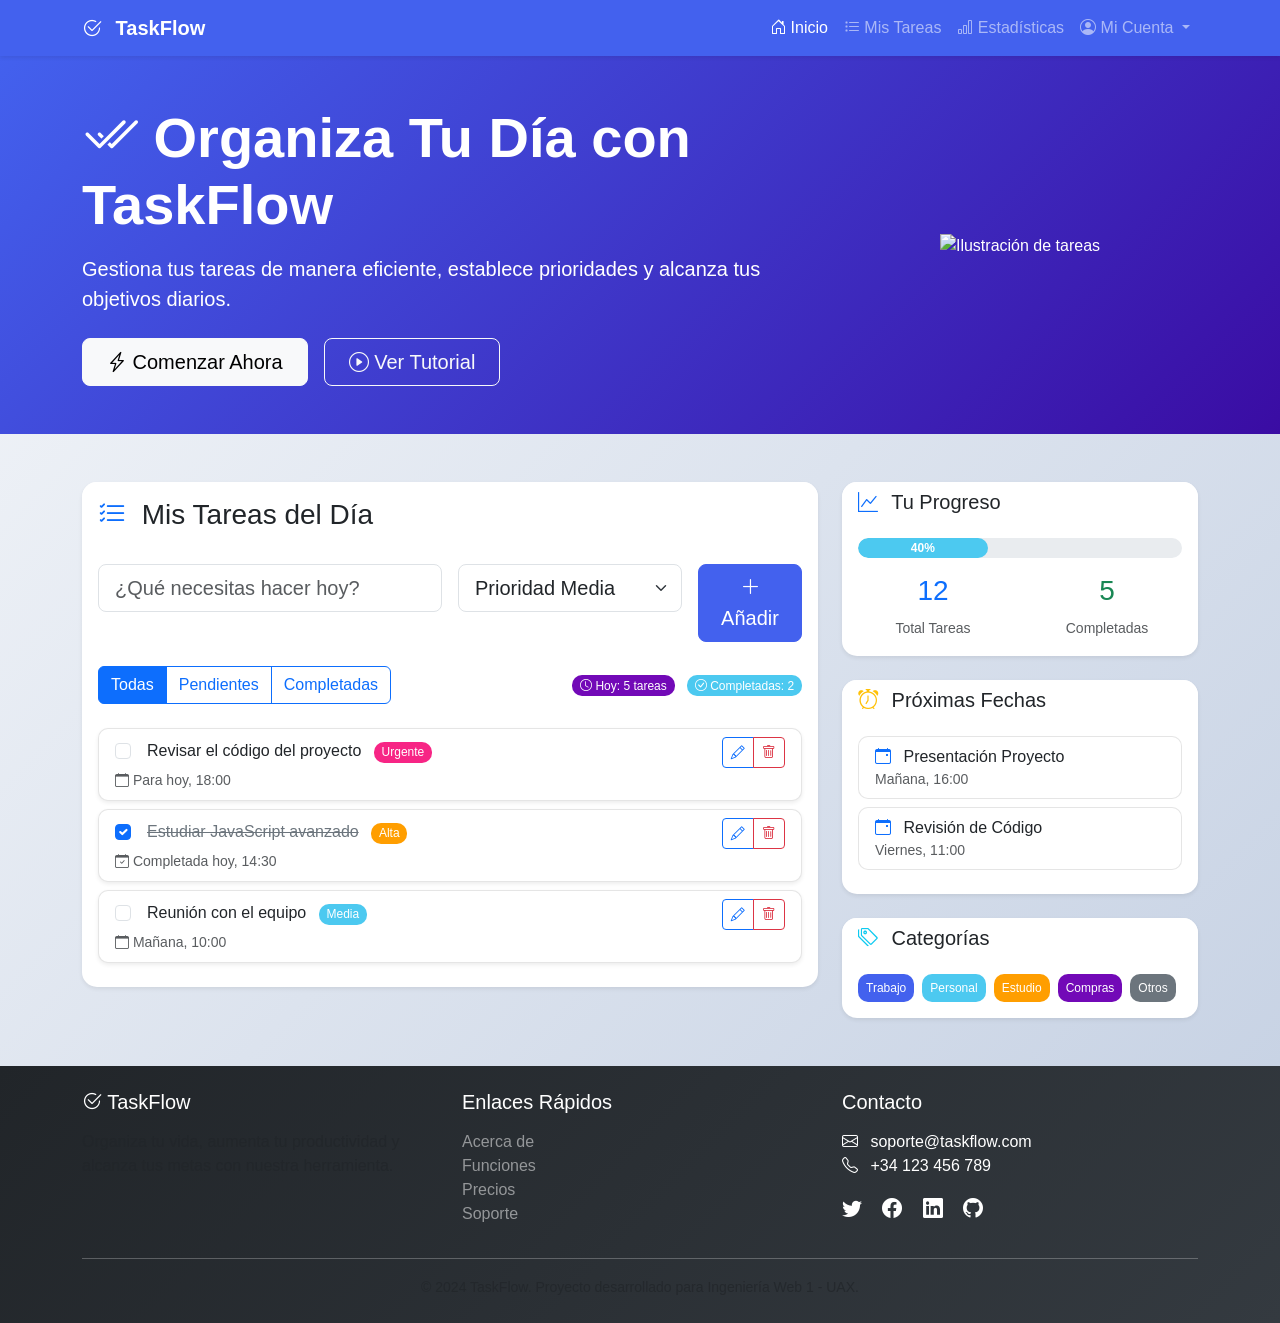
==== index.html @ d4e163b4 "Add files via upload Estructura básica" ====
<!DOCTYPE html>
<html lang="es">
<head>
    <meta charset="UTF-8">
    <meta name="viewport" content="width=device-width, initial-scale=1.0">
    <title>TaskFlow - Gestor de Tareas Inteligente</title>
    
    <!-- Bootstrap 5 CSS -->
    <link href="https://cdn.jsdelivr.net/npm/bootstrap@5.3.0/dist/css/bootstrap.min.css" rel="stylesheet">
    
    <!-- Bootstrap Icons -->
    <link rel="stylesheet" href="https://cdn.jsdelivr.net/npm/bootstrap-icons@1.10.0/font/bootstrap-icons.css">
    
    <!-- CSS Personalizado -->
    <link rel="stylesheet" href="style.css">
    
    <!-- Favicon -->
    <link rel="icon" type="image/x-icon" href="https://img.icons8.com/color/96/000000/task.png">
</head>
<body>
    <!-- Navegación -->
    <nav class="navbar navbar-expand-lg navbar-dark bg-primary shadow-sm sticky-top">
        <div class="container">
            <a class="navbar-brand fw-bold" href="#">
                <i class="bi bi-check2-circle me-2"></i>
                TaskFlow
            </a>
            <button class="navbar-toggler" type="button" data-bs-toggle="collapse" data-bs-target="#navbarNav">
                <span class="navbar-toggler-icon"></span>
            </button>
            <div class="collapse navbar-collapse" id="navbarNav">
                <ul class="navbar-nav ms-auto">
                    <li class="nav-item">
                        <a class="nav-link active" href="#"><i class="bi bi-house-door"></i> Inicio</a>
                    </li>
                    <li class="nav-item">
                        <a class="nav-link" href="#"><i class="bi bi-list-task"></i> Mis Tareas</a>
                    </li>
                    <li class="nav-item">
                        <a class="nav-link" href="#"><i class="bi bi-bar-chart"></i> Estadísticas</a>
                    </li>
                    <li class="nav-item dropdown">
                        <a class="nav-link dropdown-toggle" href="#" id="navbarDropdown" role="button" data-bs-toggle="dropdown">
                            <i class="bi bi-person-circle"></i> Mi Cuenta
                        </a>
                        <ul class="dropdown-menu">
                            <li><a class="dropdown-item" href="#">Perfil</a></li>
                            <li><a class="dropdown-item" href="#">Configuración</a></li>
                            <li><hr class="dropdown-divider"></li>
                            <li><a class="dropdown-item text-danger" href="#">Cerrar Sesión</a></li>
                        </ul>
                    </li>
                </ul>
            </div>
        </div>
    </nav>

    <!-- Header/Hero Section -->
    <header class="bg-gradient-primary text-white py-5 mb-5">
        <div class="container">
            <div class="row align-items-center">
                <div class="col-lg-8">
                    <h1 class="display-4 fw-bold mb-3">
                        <i class="bi bi-check2-all"></i> Organiza Tu Día con TaskFlow
                    </h1>
                    <p class="lead mb-4">
                        Gestiona tus tareas de manera eficiente, establece prioridades y alcanza tus objetivos diarios.
                    </p>
                    <div class="d-flex gap-3">
                        <button class="btn btn-light btn-lg px-4">
                            <i class="bi bi-lightning-charge"></i> Comenzar Ahora
                        </button>
                        <button class="btn btn-outline-light btn-lg px-4">
                            <i class="bi bi-play-circle"></i> Ver Tutorial
                        </button>
                    </div>
                </div>
                <div class="col-lg-4 text-center">
                    <img src="https://img.icons8.com/color/300/000000/task.png" 
                         alt="Ilustración de tareas" 
                         class="img-fluid animate-float">
                </div>
            </div>
        </div>
    </header>

    <!-- Contenido Principal -->
    <main class="container">
        <div class="row">
            <!-- Panel de Tareas -->
            <div class="col-lg-8">
                <div class="card shadow-sm border-0 mb-4">
                    <div class="card-header bg-white border-0 py-3">
                        <h3 class="card-title mb-0">
                            <i class="bi bi-list-check text-primary me-2"></i>
                            Mis Tareas del Día
                        </h3>
                    </div>
                    <div class="card-body">
                        <!-- Formulario para añadir tareas -->
                        <form id="taskForm" class="mb-4">
                            <div class="row g-3">
                                <div class="col-md-6">
                                    <input type="text" 
                                           class="form-control form-control-lg" 
                                           id="taskInput" 
                                           placeholder="¿Qué necesitas hacer hoy?" 
                                           required>
                                </div>
                                <div class="col-md-4">
                                    <select class="form-select form-select-lg" id="prioritySelect">
                                        <option value="baja">Prioridad Baja</option>
                                        <option value="media" selected>Prioridad Media</option>
                                        <option value="alta">Prioridad Alta</option>
                                        <option value="urgente">Urgente</option>
                                    </select>
                                </div>
                                <div class="col-md-2">
                                    <button type="submit" class="btn btn-primary btn-lg w-100">
                                        <i class="bi bi-plus-lg"></i> Añadir
                                    </button>
                                </div>
                            </div>
                        </form>

                        <!-- Filtros -->
                        <div class="d-flex justify-content-between align-items-center mb-4">
                            <div class="btn-group" role="group">
                                <button type="button" class="btn btn-outline-primary active">Todas</button>
                                <button type="button" class="btn btn-outline-primary">Pendientes</button>
                                <button type="button" class="btn btn-outline-primary">Completadas</button>
                            </div>
                            <div>
                                <span class="badge bg-info me-2">
                                    <i class="bi bi-clock"></i> Hoy: 5 tareas
                                </span>
                                <span class="badge bg-success">
                                    <i class="bi bi-check-circle"></i> Completadas: 2
                                </span>
                            </div>
                        </div>

                        <!-- Lista de Tareas -->
                        <div class="list-group" id="taskList">
                            <!-- Tarea 1 -->
                            <div class="list-group-item list-group-item-action border-0 mb-2 shadow-sm">
                                <div class="d-flex w-100 justify-content-between align-items-center">
                                    <div class="form-check">
                                        <input class="form-check-input task-checkbox" type="checkbox" id="task1">
                                        <label class="form-check-label ms-2" for="task1">
                                            <span class="task-title">Revisar el código del proyecto</span>
                                            <span class="badge bg-danger ms-2">Urgente</span>
                                        </label>
                                    </div>
                                    <div class="btn-group">
                                        <button class="btn btn-sm btn-outline-primary">
                                            <i class="bi bi-pencil"></i>
                                        </button>
                                        <button class="btn btn-sm btn-outline-danger">
                                            <i class="bi bi-trash"></i>
                                        </button>
                                    </div>
                                </div>
                                <small class="text-muted">
                                    <i class="bi bi-calendar"></i> Para hoy, 18:00
                                </small>
                            </div>

                            <!-- Tarea 2 -->
                            <div class="list-group-item list-group-item-action border-0 mb-2 shadow-sm">
                                <div class="d-flex w-100 justify-content-between align-items-center">
                                    <div class="form-check">
                                        <input class="form-check-input task-checkbox" type="checkbox" id="task2" checked>
                                        <label class="form-check-label ms-2" for="task2">
                                            <span class="task-title completed">Estudiar JavaScript avanzado</span>
                                            <span class="badge bg-warning ms-2">Alta</span>
                                        </label>
                                    </div>
                                    <div class="btn-group">
                                        <button class="btn btn-sm btn-outline-primary">
                                            <i class="bi bi-pencil"></i>
                                        </button>
                                        <button class="btn btn-sm btn-outline-danger">
                                            <i class="bi bi-trash"></i>
                                        </button>
                                    </div>
                                </div>
                                <small class="text-muted">
                                    <i class="bi bi-calendar-check"></i> Completada hoy, 14:30
                                </small>
                            </div>

                            <!-- Tarea 3 -->
                            <div class="list-group-item list-group-item-action border-0 mb-2 shadow-sm">
                                <div class="d-flex w-100 justify-content-between align-items-center">
                                    <div class="form-check">
                                        <input class="form-check-input task-checkbox" type="checkbox" id="task3">
                                        <label class="form-check-label ms-2" for="task3">
                                            <span class="task-title">Reunión con el equipo</span>
                                            <span class="badge bg-success ms-2">Media</span>
                                        </label>
                                    </div>
                                    <div class="btn-group">
                                        <button class="btn btn-sm btn-outline-primary">
                                            <i class="bi bi-pencil"></i>
                                        </button>
                                        <button class="btn btn-sm btn-outline-danger">
                                            <i class="bi bi-trash"></i>
                                        </button>
                                    </div>
                                </div>
                                <small class="text-muted">
                                    <i class="bi bi-calendar"></i> Mañana, 10:00
                                </small>
                            </div>
                        </div>
                    </div>
                </div>
            </div>

            <!-- Sidebar con Estadísticas -->
            <div class="col-lg-4">
                <!-- Card de Estadísticas -->
                <div class="card shadow-sm border-0 mb-4">
                    <div class="card-header bg-white border-0">
                        <h5 class="card-title mb-0">
                            <i class="bi bi-graph-up text-primary me-2"></i>
                            Tu Progreso
                        </h5>
                    </div>
                    <div class="card-body">
                        <div class="progress mb-3" style="height: 20px;">
                            <div class="progress-bar bg-success" role="progressbar" style="width: 40%;">
                                40%
                            </div>
                        </div>
                        <div class="row text-center">
                            <div class="col-6">
                                <h3 class="text-primary">12</h3>
                                <small class="text-muted">Total Tareas</small>
                            </div>
                            <div class="col-6">
                                <h3 class="text-success">5</h3>
                                <small class="text-muted">Completadas</small>
                            </div>
                        </div>
                    </div>
                </div>

                <!-- Card de Próximas Tareas -->
                <div class="card shadow-sm border-0 mb-4">
                    <div class="card-header bg-white border-0">
                        <h5 class="card-title mb-0">
                            <i class="bi bi-alarm text-warning me-2"></i>
                            Próximas Fechas
                        </h5>
                    </div>
                    <div class="card-body">
                        <ul class="list-group list-group-flush">
                            <li class="list-group-item border-0">
                                <i class="bi bi-calendar-event text-primary me-2"></i>
                                <span>Presentación Proyecto</span>
                                <small class="text-muted d-block">Mañana, 16:00</small>
                            </li>
                            <li class="list-group-item border-0">
                                <i class="bi bi-calendar-event text-primary me-2"></i>
                                <span>Revisión de Código</span>
                                <small class="text-muted d-block">Viernes, 11:00</small>
                            </li>
                        </ul>
                    </div>
                </div>

                <!-- Card de Categorías -->
                <div class="card shadow-sm border-0">
                    <div class="card-header bg-white border-0">
                        <h5 class="card-title mb-0">
                            <i class="bi bi-tags text-info me-2"></i>
                            Categorías
                        </h5>
                    </div>
                    <div class="card-body">
                        <div class="d-flex flex-wrap gap-2">
                            <span class="badge bg-primary p-2">Trabajo</span>
                            <span class="badge bg-success p-2">Personal</span>
                            <span class="badge bg-warning p-2">Estudio</span>
                            <span class="badge bg-info p-2">Compras</span>
                            <span class="badge bg-secondary p-2">Otros</span>
                        </div>
                    </div>
                </div>
            </div>
        </div>
    </main>

    <!-- Footer -->
    <footer class="bg-dark text-white py-4 mt-5">
        <div class="container">
            <div class="row">
                <div class="col-md-4">
                    <h5 class="mb-3">
                        <i class="bi bi-check2-circle"></i> TaskFlow
                    </h5>
                    <p class="text-muted">
                        Organiza tu vida, aumenta tu productividad y alcanza tus metas con nuestra herramienta.
                    </p>
                </div>
                <div class="col-md-4">
                    <h5 class="mb-3">Enlaces Rápidos</h5>
                    <ul class="list-unstyled">
                        <li><a href="#" class="text-white-50 text-decoration-none">Acerca de</a></li>
                        <li><a href="#" class="text-white-50 text-decoration-none">Funciones</a></li>
                        <li><a href="#" class="text-white-50 text-decoration-none">Precios</a></li>
                        <li><a href="#" class="text-white-50 text-decoration-none">Soporte</a></li>
                    </ul>
                </div>
                <div class="col-md-4">
                    <h5 class="mb-3">Contacto</h5>
                    <ul class="list-unstyled">
                        <li><i class="bi bi-envelope me-2"></i> soporte@taskflow.com</li>
                        <li><i class="bi bi-telephone me-2"></i> +34 123 456 789</li>
                    </ul>
                    <div class="mt-3">
                        <a href="#" class="text-white me-3"><i class="bi bi-twitter fs-5"></i></a>
                        <a href="#" class="text-white me-3"><i class="bi bi-facebook fs-5"></i></a>
                        <a href="#" class="text-white me-3"><i class="bi bi-linkedin fs-5"></i></a>
                        <a href="#" class="text-white"><i class="bi bi-github fs-5"></i></a>
                    </div>
                </div>
            </div>
            <hr class="bg-secondary">
            <div class="text-center text-muted">
                <small>© 2024 TaskFlow. Proyecto desarrollado para Ingeniería Web 1 - UAX.</small>
            </div>
        </div>
    </footer>

    <!-- Bootstrap JS Bundle con Popper -->
    <script src="https://cdn.jsdelivr.net/npm/bootstrap@5.3.0/dist/js/bootstrap.bundle.min.js"></script>
    
    <!-- JavaScript Personalizado -->
    <script src="script.js"></script>
</body>
</html>
---- style.css ----
/* Variables de Color */
:root {
    --primary-color: #4361ee;
    --secondary-color: #3a0ca3;
    --success-color: #4cc9f0;
    --warning-color: #f72585;
    --light-bg: #f8f9fa;
    --dark-bg: #212529;
}

/* Estilos Globales */
body {
    font-family: 'Segoe UI', Tahoma, Geneva, Verdana, sans-serif;
    background: linear-gradient(135deg, #f5f7fa 0%, #c3cfe2 100%);
    min-height: 100vh;
}

/* Header Gradient */
.bg-gradient-primary {
    background: linear-gradient(135deg, var(--primary-color) 0%, var(--secondary-color) 100%) !important;
}

/* Animación Flotante */
.animate-float {
    animation: float 3s ease-in-out infinite;
}

@keyframes float {
    0%, 100% {
        transform: translateY(0px);
    }
    50% {
        transform: translateY(-15px);
    }
}

/* Efectos en Tarjetas */
.card {
    border-radius: 15px !important;
    transition: transform 0.3s ease, box-shadow 0.3s ease;
    overflow: hidden;
}

.card:hover {
    transform: translateY(-5px);
    box-shadow: 0 10px 20px rgba(0,0,0,0.1) !important;
}

/* Estilos para Tareas */
.task-checkbox:checked + .form-check-label .task-title {
    text-decoration: line-through;
    color: #6c757d;
}

.task-title.completed {
    text-decoration: line-through;
    color: #6c757d;
}

/* Badges Personalizados */
.badge {
    font-weight: 500;
    padding: 0.35em 0.65em;
    border-radius: 10px;
}

.bg-primary { background-color: var(--primary-color) !important; }
.bg-danger { background-color: var(--warning-color) !important; }
.bg-warning { background-color: #ff9e00 !important; }
.bg-success { background-color: var(--success-color) !important; }
.bg-info { background-color: #7209b7 !important; }

/* Botones Personalizados */
.btn-primary {
    background-color: var(--primary-color);
    border-color: var(--primary-color);
    transition: all 0.3s ease;
}

.btn-primary:hover {
    background-color: var(--secondary-color);
    border-color: var(--secondary-color);
    transform: scale(1.05);
}

/* List Group Items */
.list-group-item {
    border-radius: 10px !important;
    margin-bottom: 0.5rem;
    border: 1px solid rgba(0,0,0,0.1) !important;
    transition: all 0.3s ease;
}

.list-group-item:hover {
    background-color: rgba(67, 97, 238, 0.05);
    border-color: var(--primary-color) !important;
}

/* Progress Bar */
.progress {
    border-radius: 10px;
    overflow: hidden;
}

.progress-bar {
    border-radius: 10px;
    font-weight: 600;
}

/* Navegación */
.navbar {
    box-shadow: 0 2px 15px rgba(0,0,0,0.1);
}

.nav-link {
    transition: all 0.3s ease;
}

.nav-link:hover {
    color: var(--primary-color) !important;
    transform: translateY(-2px);
}

/* Footer */
footer {
    background: linear-gradient(135deg, var(--dark-bg) 0%, #343a40 100%);
}

/* Responsive Design */
@media (max-width: 768px) {
    .display-4 {
        font-size: 2.5rem;
    }
    
    .btn-lg {
        padding: 0.5rem 1rem;
        font-size: 1rem;
    }
    
    .list-group-item {
        padding: 0.75rem;
    }
}

/* Efectos de Foco */
.form-control:focus, .form-select:focus {
    border-color: var(--primary-color);
    box-shadow: 0 0 0 0.25rem rgba(67, 97, 238, 0.25);
}

/* Animación de Entrada */
@keyframes fadeIn {
    from {
        opacity: 0;
        transform: translateY(20px);
    }
    to {
        opacity: 1;
        transform: translateY(0);
    }
}

.card, .list-group-item {
    animation: fadeIn 0.5s ease-out;
}
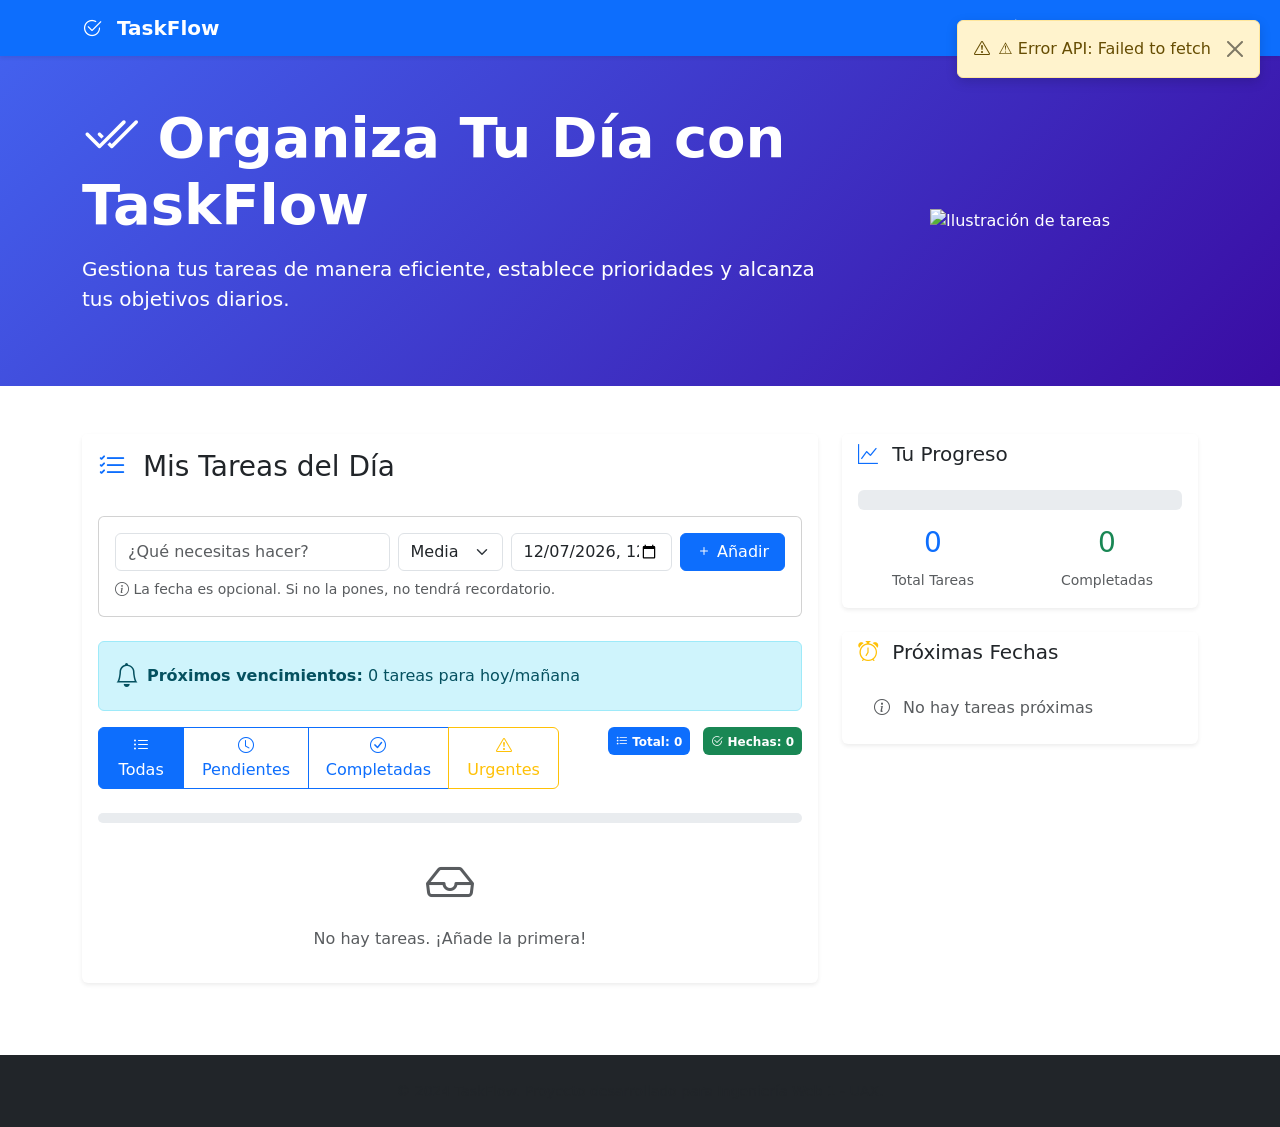
==== commit 488d4992: "API y MySQL" ====
--- a/index.html
+++ b/index.html
@@ -16,6 +16,28 @@
     
     <!-- Favicon -->
     <link rel="icon" type="image/x-icon" href="https://img.icons8.com/color/96/000000/task.png">
+    
+    <style>
+        /* Estilos temporales para que funcione */
+        .task-completed {
+            text-decoration: line-through;
+            color: #6c757d !important;
+            opacity: 0.7;
+        }
+        
+        .animate-float {
+            animation: float 3s ease-in-out infinite;
+        }
+        
+        @keyframes float {
+            0%, 100% { transform: translateY(0px); }
+            50% { transform: translateY(-15px); }
+        }
+        
+        .bg-gradient-primary {
+            background: linear-gradient(135deg, #4361ee 0%, #3a0ca3 100%) !important;
+        }
+    </style>
 </head>
 <body>
     <!-- Navegación -->
@@ -36,20 +58,6 @@
                     <li class="nav-item">
                         <a class="nav-link" href="#"><i class="bi bi-list-task"></i> Mis Tareas</a>
                     </li>
-                    <li class="nav-item">
-                        <a class="nav-link" href="#"><i class="bi bi-bar-chart"></i> Estadísticas</a>
-                    </li>
-                    <li class="nav-item dropdown">
-                        <a class="nav-link dropdown-toggle" href="#" id="navbarDropdown" role="button" data-bs-toggle="dropdown">
-                            <i class="bi bi-person-circle"></i> Mi Cuenta
-                        </a>
-                        <ul class="dropdown-menu">
-                            <li><a class="dropdown-item" href="#">Perfil</a></li>
-                            <li><a class="dropdown-item" href="#">Configuración</a></li>
-                            <li><hr class="dropdown-divider"></li>
-                            <li><a class="dropdown-item text-danger" href="#">Cerrar Sesión</a></li>
-                        </ul>
-                    </li>
                 </ul>
             </div>
         </div>
@@ -66,14 +74,6 @@
                     <p class="lead mb-4">
                         Gestiona tus tareas de manera eficiente, establece prioridades y alcanza tus objetivos diarios.
                     </p>
-                    <div class="d-flex gap-3">
-                        <button class="btn btn-light btn-lg px-4">
-                            <i class="bi bi-lightning-charge"></i> Comenzar Ahora
-                        </button>
-                        <button class="btn btn-outline-light btn-lg px-4">
-                            <i class="bi bi-play-circle"></i> Ver Tutorial
-                        </button>
-                    </div>
                 </div>
                 <div class="col-lg-4 text-center">
                     <img src="https://img.icons8.com/color/300/000000/task.png" 
@@ -97,122 +97,104 @@
                         </h3>
                     </div>
                     <div class="card-body">
-                        <!-- Formulario para añadir tareas -->
-                        <form id="taskForm" class="mb-4">
-                            <div class="row g-3">
-                                <div class="col-md-6">
-                                    <input type="text" 
-                                           class="form-control form-control-lg" 
-                                           id="taskInput" 
-                                           placeholder="¿Qué necesitas hacer hoy?" 
-                                           required>
+                        <!-- FORMULARIO CORREGIDO (SOLO UNO) -->
+                        <div class="card mb-4">
+                            <div class="card-body">
+                                <form id="taskForm">
+                                    <div class="row g-2">
+                                        <div class="col-md-5">
+                                            <input type="text" 
+                                                   class="form-control" 
+                                                   id="taskInput" 
+                                                   placeholder="¿Qué necesitas hacer?"
+                                                   required>
+                                        </div>
+                                        <div class="col-md-2">
+                                            <select class="form-select" id="prioritySelect">
+                                                <option value="baja">Baja</option>
+                                                <option value="media" selected>Media</option>
+                                                <option value="alta">Alta</option>
+                                                <option value="urgente">Urgente</option>
+                                            </select>
+                                        </div>
+                                        <div class="col-md-3">
+                                            <input type="datetime-local" 
+                                                   class="form-control" 
+                                                   id="taskDueDate">
+                                        </div>
+                                        <div class="col-md-2">
+                                            <button type="submit" class="btn btn-primary w-100">
+                                                <i class="bi bi-plus"></i> Añadir
+                                            </button>
+                                        </div>
+                                    </div>
+                                    <small class="text-muted mt-2 d-block">
+                                        <i class="bi bi-info-circle"></i> La fecha es opcional. Si no la pones, no tendrá recordatorio.
+                                    </small>
+                                </form>
+                            </div>
+                        </div>
+
+                        <!-- Alertas de próximas tareas -->
+                        <div class="alert alert-info d-flex align-items-center mb-3" id="upcomingAlert" style="display: none;">
+                            <i class="bi bi-bell me-2" style="font-size: 1.5rem;"></i>
+                            <div>
+                                <strong>Próximos vencimientos:</strong>
+                                <span id="upcomingCount">0</span> tareas para hoy/mañana
+                            </div>
+                        </div>
+
+                        <!-- Filtros -->
+                        <div class="row mb-4">
+                            <div class="col-md-8">
+                                <div class="btn-group" role="group">
+                                    <button type="button" class="btn btn-outline-primary filter-btn active" data-filter="all">
+                                        <i class="bi bi-list-ul"></i> Todas
+                                    </button>
+                                    <button type="button" class="btn btn-outline-primary filter-btn" data-filter="pending">
+                                        <i class="bi bi-clock"></i> Pendientes
+                                    </button>
+                                    <button type="button" class="btn btn-outline-primary filter-btn" data-filter="completed">
+                                        <i class="bi bi-check-circle"></i> Completadas
+                                    </button>
+                                    <button type="button" class="btn btn-outline-warning filter-btn" data-filter="urgent">
+                                        <i class="bi bi-exclamation-triangle"></i> Urgentes
+                                    </button>
                                 </div>
-                                <div class="col-md-4">
-                                    <select class="form-select form-select-lg" id="prioritySelect">
-                                        <option value="baja">Prioridad Baja</option>
-                                        <option value="media" selected>Prioridad Media</option>
-                                        <option value="alta">Prioridad Alta</option>
-                                        <option value="urgente">Urgente</option>
-                                    </select>
+                            </div>
+                            <div class="col-md-4 text-end">
+                                <div class="stats-box">
+                                    <span class="badge bg-primary p-2 me-2">
+                                        <i class="bi bi-list-task"></i> Total: <span id="totalTasks" class="fw-bold">0</span>
+                                    </span>
+                                    <span class="badge bg-success p-2">
+                                        <i class="bi bi-check2-circle"></i> Hechas: <span id="completedTasks" class="fw-bold">0</span>
+                                    </span>
                                 </div>
-                                <div class="col-md-2">
-                                    <button type="submit" class="btn btn-primary btn-lg w-100">
-                                        <i class="bi bi-plus-lg"></i> Añadir
-                                    </button>
-                                </div>
-                            </div>
-                        </form>
-
-                        <!-- Filtros -->
-                        <div class="d-flex justify-content-between align-items-center mb-4">
-                            <div class="btn-group" role="group">
-                                <button type="button" class="btn btn-outline-primary active">Todas</button>
-                                <button type="button" class="btn btn-outline-primary">Pendientes</button>
-                                <button type="button" class="btn btn-outline-primary">Completadas</button>
-                            </div>
-                            <div>
-                                <span class="badge bg-info me-2">
-                                    <i class="bi bi-clock"></i> Hoy: 5 tareas
-                                </span>
-                                <span class="badge bg-success">
-                                    <i class="bi bi-check-circle"></i> Completadas: 2
-                                </span>
-                            </div>
-                        </div>
-
-                        <!-- Lista de Tareas -->
+                            </div>
+                        </div>
+
+                        <!-- Barra de progreso -->
+                        <div class="progress mb-3" style="height: 10px;">
+                            <div class="progress-bar bg-success" 
+                                 role="progressbar" 
+                                 style="width: 0%" 
+                                 id="progressBar"
+                                 aria-valuenow="0" 
+                                 aria-valuemin="0" 
+                                 aria-valuemax="100">
+                            </div>
+                        </div>
+
+                        <!-- Mensaje cuando no hay tareas -->
+                        <div id="emptyMessage" class="text-center text-muted mt-4" style="display: block;">
+                            <i class="bi bi-inbox" style="font-size: 3rem;"></i>
+                            <p class="mt-2">No hay tareas. ¡Añade la primera!</p>
+                        </div>
+
+                        <!-- Lista de Tareas (INICIALMENTE VACÍA) -->
                         <div class="list-group" id="taskList">
-                            <!-- Tarea 1 -->
-                            <div class="list-group-item list-group-item-action border-0 mb-2 shadow-sm">
-                                <div class="d-flex w-100 justify-content-between align-items-center">
-                                    <div class="form-check">
-                                        <input class="form-check-input task-checkbox" type="checkbox" id="task1">
-                                        <label class="form-check-label ms-2" for="task1">
-                                            <span class="task-title">Revisar el código del proyecto</span>
-                                            <span class="badge bg-danger ms-2">Urgente</span>
-                                        </label>
-                                    </div>
-                                    <div class="btn-group">
-                                        <button class="btn btn-sm btn-outline-primary">
-                                            <i class="bi bi-pencil"></i>
-                                        </button>
-                                        <button class="btn btn-sm btn-outline-danger">
-                                            <i class="bi bi-trash"></i>
-                                        </button>
-                                    </div>
-                                </div>
-                                <small class="text-muted">
-                                    <i class="bi bi-calendar"></i> Para hoy, 18:00
-                                </small>
-                            </div>
-
-                            <!-- Tarea 2 -->
-                            <div class="list-group-item list-group-item-action border-0 mb-2 shadow-sm">
-                                <div class="d-flex w-100 justify-content-between align-items-center">
-                                    <div class="form-check">
-                                        <input class="form-check-input task-checkbox" type="checkbox" id="task2" checked>
-                                        <label class="form-check-label ms-2" for="task2">
-                                            <span class="task-title completed">Estudiar JavaScript avanzado</span>
-                                            <span class="badge bg-warning ms-2">Alta</span>
-                                        </label>
-                                    </div>
-                                    <div class="btn-group">
-                                        <button class="btn btn-sm btn-outline-primary">
-                                            <i class="bi bi-pencil"></i>
-                                        </button>
-                                        <button class="btn btn-sm btn-outline-danger">
-                                            <i class="bi bi-trash"></i>
-                                        </button>
-                                    </div>
-                                </div>
-                                <small class="text-muted">
-                                    <i class="bi bi-calendar-check"></i> Completada hoy, 14:30
-                                </small>
-                            </div>
-
-                            <!-- Tarea 3 -->
-                            <div class="list-group-item list-group-item-action border-0 mb-2 shadow-sm">
-                                <div class="d-flex w-100 justify-content-between align-items-center">
-                                    <div class="form-check">
-                                        <input class="form-check-input task-checkbox" type="checkbox" id="task3">
-                                        <label class="form-check-label ms-2" for="task3">
-                                            <span class="task-title">Reunión con el equipo</span>
-                                            <span class="badge bg-success ms-2">Media</span>
-                                        </label>
-                                    </div>
-                                    <div class="btn-group">
-                                        <button class="btn btn-sm btn-outline-primary">
-                                            <i class="bi bi-pencil"></i>
-                                        </button>
-                                        <button class="btn btn-sm btn-outline-danger">
-                                            <i class="bi bi-trash"></i>
-                                        </button>
-                                    </div>
-                                </div>
-                                <small class="text-muted">
-                                    <i class="bi bi-calendar"></i> Mañana, 10:00
-                                </small>
-                            </div>
+                            <!-- Las tareas se añadirán aquí dinámicamente -->
                         </div>
                     </div>
                 </div>
@@ -230,17 +212,17 @@
                     </div>
                     <div class="card-body">
                         <div class="progress mb-3" style="height: 20px;">
-                            <div class="progress-bar bg-success" role="progressbar" style="width: 40%;">
-                                40%
+                            <div class="progress-bar bg-success" role="progressbar" style="width: 0%" id="mainProgressBar">
+                                0%
                             </div>
                         </div>
                         <div class="row text-center">
                             <div class="col-6">
-                                <h3 class="text-primary">12</h3>
+                                <h3 class="text-primary" id="sidebarTotalTasks">0</h3>
                                 <small class="text-muted">Total Tareas</small>
                             </div>
                             <div class="col-6">
-                                <h3 class="text-success">5</h3>
+                                <h3 class="text-success" id="sidebarCompletedTasks">0</h3>
                                 <small class="text-muted">Completadas</small>
                             </div>
                         </div>
@@ -256,37 +238,12 @@
                         </h5>
                     </div>
                     <div class="card-body">
-                        <ul class="list-group list-group-flush">
-                            <li class="list-group-item border-0">
-                                <i class="bi bi-calendar-event text-primary me-2"></i>
-                                <span>Presentación Proyecto</span>
-                                <small class="text-muted d-block">Mañana, 16:00</small>
-                            </li>
-                            <li class="list-group-item border-0">
-                                <i class="bi bi-calendar-event text-primary me-2"></i>
-                                <span>Revisión de Código</span>
-                                <small class="text-muted d-block">Viernes, 11:00</small>
+                        <ul class="list-group list-group-flush" id="upcomingTasksList">
+                            <li class="list-group-item border-0 text-muted">
+                                <i class="bi bi-info-circle me-2"></i>
+                                No hay tareas próximas
                             </li>
                         </ul>
-                    </div>
-                </div>
-
-                <!-- Card de Categorías -->
-                <div class="card shadow-sm border-0">
-                    <div class="card-header bg-white border-0">
-                        <h5 class="card-title mb-0">
-                            <i class="bi bi-tags text-info me-2"></i>
-                            Categorías
-                        </h5>
-                    </div>
-                    <div class="card-body">
-                        <div class="d-flex flex-wrap gap-2">
-                            <span class="badge bg-primary p-2">Trabajo</span>
-                            <span class="badge bg-success p-2">Personal</span>
-                            <span class="badge bg-warning p-2">Estudio</span>
-                            <span class="badge bg-info p-2">Compras</span>
-                            <span class="badge bg-secondary p-2">Otros</span>
-                        </div>
                     </div>
                 </div>
             </div>
@@ -296,39 +253,6 @@
     <!-- Footer -->
     <footer class="bg-dark text-white py-4 mt-5">
         <div class="container">
-            <div class="row">
-                <div class="col-md-4">
-                    <h5 class="mb-3">
-                        <i class="bi bi-check2-circle"></i> TaskFlow
-                    </h5>
-                    <p class="text-muted">
-                        Organiza tu vida, aumenta tu productividad y alcanza tus metas con nuestra herramienta.
-                    </p>
-                </div>
-                <div class="col-md-4">
-                    <h5 class="mb-3">Enlaces Rápidos</h5>
-                    <ul class="list-unstyled">
-                        <li><a href="#" class="text-white-50 text-decoration-none">Acerca de</a></li>
-                        <li><a href="#" class="text-white-50 text-decoration-none">Funciones</a></li>
-                        <li><a href="#" class="text-white-50 text-decoration-none">Precios</a></li>
-                        <li><a href="#" class="text-white-50 text-decoration-none">Soporte</a></li>
-                    </ul>
-                </div>
-                <div class="col-md-4">
-                    <h5 class="mb-3">Contacto</h5>
-                    <ul class="list-unstyled">
-                        <li><i class="bi bi-envelope me-2"></i> soporte@taskflow.com</li>
-                        <li><i class="bi bi-telephone me-2"></i> +34 123 456 789</li>
-                    </ul>
-                    <div class="mt-3">
-                        <a href="#" class="text-white me-3"><i class="bi bi-twitter fs-5"></i></a>
-                        <a href="#" class="text-white me-3"><i class="bi bi-facebook fs-5"></i></a>
-                        <a href="#" class="text-white me-3"><i class="bi bi-linkedin fs-5"></i></a>
-                        <a href="#" class="text-white"><i class="bi bi-github fs-5"></i></a>
-                    </div>
-                </div>
-            </div>
-            <hr class="bg-secondary">
             <div class="text-center text-muted">
                 <small>© 2024 TaskFlow. Proyecto desarrollado para Ingeniería Web 1 - UAX.</small>
             </div>
@@ -340,5 +264,27 @@
     
     <!-- JavaScript Personalizado -->
     <script src="script.js"></script>
+    
+    <!-- Script de inicialización -->
+    <script>
+        // Configurar fecha mínima en el input de fecha
+        document.addEventListener('DOMContentLoaded', function() {
+            const dueDateInput = document.getElementById('taskDueDate');
+            if (dueDateInput) {
+                const now = new Date();
+                const formattedDate = now.toISOString().slice(0, 16);
+                dueDateInput.min = formattedDate;
+                
+                // Establecer mañana a las 12:00 como valor por defecto
+                const tomorrow = new Date(now);
+                tomorrow.setDate(tomorrow.getDate() + 1);
+                tomorrow.setHours(12, 0, 0, 0);
+                dueDateInput.value = tomorrow.toISOString().slice(0, 16);
+            }
+            
+            console.log('✅ TaskFlow cargado correctamente');
+            console.log('📝 Escribe una tarea y presiona "Añadir" para probar');
+        });
+    </script>
 </body>
 </html>
--- a/style.css
+++ b/style.css
@@ -1,165 +1,162 @@
-/* Variables de Color */
-:root {
-    --primary-color: #4361ee;
-    --secondary-color: #3a0ca3;
-    --success-color: #4cc9f0;
-    --warning-color: #f72585;
-    --light-bg: #f8f9fa;
-    --dark-bg: #212529;
+/* Añade esto a tu style.css */
+.task-item {
+    transition: all 0.3s ease;
+    border-left: 4px solid #dee2e6;
 }
 
-/* Estilos Globales */
-body {
-    font-family: 'Segoe UI', Tahoma, Geneva, Verdana, sans-serif;
-    background: linear-gradient(135deg, #f5f7fa 0%, #c3cfe2 100%);
-    min-height: 100vh;
+.task-item:hover {
+    transform: translateY(-2px);
+    box-shadow: 0 4px 8px rgba(0,0,0,0.1);
 }
 
-/* Header Gradient */
-.bg-gradient-primary {
-    background: linear-gradient(135deg, var(--primary-color) 0%, var(--secondary-color) 100%) !important;
+.task-item[data-priority="urgente"] {
+    border-left-color: #dc3545;
+    background-color: rgba(220, 53, 69, 0.05);
 }
 
-/* Animación Flotante */
-.animate-float {
-    animation: float 3s ease-in-out infinite;
+.task-item[data-priority="alta"] {
+    border-left-color: #fd7e14;
+    background-color: rgba(253, 126, 20, 0.05);
 }
 
-@keyframes float {
-    0%, 100% {
-        transform: translateY(0px);
+.task-item[data-priority="media"] {
+    border-left-color: #198754;
+    background-color: rgba(25, 135, 84, 0.05);
+}
+
+.task-item[data-priority="baja"] {
+    border-left-color: #6c757d;
+}
+
+.task-completed {
+    text-decoration: line-through;
+    color: #6c757d;
+    opacity: 0.7;
+}
+
+.priority-badge {
+    font-size: 0.75em;
+    padding: 0.25em 0.6em;
+}
+
+/* Modal personalizado */
+.modal-content {
+    border-radius: 10px;
+    border: none;
+    box-shadow: 0 10px 30px rgba(0,0,0,0.2);
+}
+
+/* Animaciones */
+@keyframes fadeIn {
+    from { opacity: 0; transform: translateY(-10px); }
+    to { opacity: 1; transform: translateY(0); }
+}
+
+@keyframes slideIn {
+    from { transform: translateX(100%); opacity: 0; }
+    to { transform: translateX(0); opacity: 1; }
+}
+
+.taskflow-alert {
+    animation: slideIn 0.3s ease-out;
+}
+
+/* Responsive */
+@media (max-width: 768px) {
+    .btn-group {
+        flex-wrap: wrap;
     }
-    50% {
-        transform: translateY(-15px);
+    
+    .btn-group .btn {
+        margin-bottom: 5px;
+    }
+    
+    .stats-box {
+        margin-top: 10px;
+        text-align: left !important;
     }
 }
 
-/* Efectos en Tarjetas */
-.card {
-    border-radius: 15px !important;
-    transition: transform 0.3s ease, box-shadow 0.3s ease;
+/* Añade esto a tu style.css */
+/* Estilos para tareas con fecha próxima */
+.task-due-soon {
+    border-left-color: #ffc107 !important;
+    background-color: rgba(255, 193, 7, 0.1) !important;
+}
+
+.task-overdue {
+    border-left-color: #dc3545 !important;
+    background-color: rgba(220, 53, 69, 0.1) !important;
+    animation: pulse 2s infinite;
+}
+
+@keyframes pulse {
+    0% { opacity: 1; }
+    50% { opacity: 0.8; }
+    100% { opacity: 1; }
+}
+
+/* Estilos para el badge de fecha */
+.date-badge {
+    font-size: 0.75em;
+    padding: 0.2em 0.5em;
+    border-radius: 4px;
+}
+
+.date-today {
+    background-color: #ffc107 !important;
+    color: #000 !important;
+}
+
+.date-tomorrow {
+    background-color: #0dcaf0 !important;
+    color: #000 !important;
+}
+
+.date-overdue {
+    background-color: #dc3545 !important;
+    color: white !important;
+}
+
+/* Calendario en miniatura */
+.mini-calendar {
+    width: 200px;
+    border: 1px solid #dee2e6;
+    border-radius: 8px;
     overflow: hidden;
 }
 
-.card:hover {
-    transform: translateY(-5px);
-    box-shadow: 0 10px 20px rgba(0,0,0,0.1) !important;
+.mini-calendar-header {
+    background-color: #4361ee;
+    color: white;
+    padding: 8px;
+    text-align: center;
+    font-weight: bold;
 }
 
-/* Estilos para Tareas */
-.task-checkbox:checked + .form-check-label .task-title {
-    text-decoration: line-through;
-    color: #6c757d;
+.mini-calendar-body {
+    padding: 10px;
+    text-align: center;
 }
 
-.task-title.completed {
-    text-decoration: line-through;
-    color: #6c757d;
+.calendar-day {
+    display: inline-block;
+    width: 24px;
+    height: 24px;
+    line-height: 24px;
+    margin: 2px;
+    border-radius: 50%;
+    font-size: 0.8em;
 }
 
-/* Badges Personalizados */
-.badge {
-    font-weight: 500;
-    padding: 0.35em 0.65em;
-    border-radius: 10px;
+.calendar-day.has-task {
+    background-color: #4361ee;
+    color: white;
+    cursor: pointer;
 }
 
-.bg-primary { background-color: var(--primary-color) !important; }
-.bg-danger { background-color: var(--warning-color) !important; }
-.bg-warning { background-color: #ff9e00 !important; }
-.bg-success { background-color: var(--success-color) !important; }
-.bg-info { background-color: #7209b7 !important; }
-
-/* Botones Personalizados */
-.btn-primary {
-    background-color: var(--primary-color);
-    border-color: var(--primary-color);
-    transition: all 0.3s ease;
-}
-
-.btn-primary:hover {
-    background-color: var(--secondary-color);
-    border-color: var(--secondary-color);
-    transform: scale(1.05);
-}
-
-/* List Group Items */
-.list-group-item {
-    border-radius: 10px !important;
-    margin-bottom: 0.5rem;
-    border: 1px solid rgba(0,0,0,0.1) !important;
-    transition: all 0.3s ease;
-}
-
-.list-group-item:hover {
-    background-color: rgba(67, 97, 238, 0.05);
-    border-color: var(--primary-color) !important;
-}
-
-/* Progress Bar */
-.progress {
-    border-radius: 10px;
-    overflow: hidden;
-}
-
-.progress-bar {
-    border-radius: 10px;
-    font-weight: 600;
-}
-
-/* Navegación */
-.navbar {
-    box-shadow: 0 2px 15px rgba(0,0,0,0.1);
-}
-
-.nav-link {
-    transition: all 0.3s ease;
-}
-
-.nav-link:hover {
-    color: var(--primary-color) !important;
-    transform: translateY(-2px);
-}
-
-/* Footer */
-footer {
-    background: linear-gradient(135deg, var(--dark-bg) 0%, #343a40 100%);
-}
-
-/* Responsive Design */
-@media (max-width: 768px) {
-    .display-4 {
-        font-size: 2.5rem;
-    }
-    
-    .btn-lg {
-        padding: 0.5rem 1rem;
-        font-size: 1rem;
-    }
-    
-    .list-group-item {
-        padding: 0.75rem;
-    }
-}
-
-/* Efectos de Foco */
-.form-control:focus, .form-select:focus {
-    border-color: var(--primary-color);
-    box-shadow: 0 0 0 0.25rem rgba(67, 97, 238, 0.25);
-}
-
-/* Animación de Entrada */
-@keyframes fadeIn {
-    from {
-        opacity: 0;
-        transform: translateY(20px);
-    }
-    to {
-        opacity: 1;
-        transform: translateY(0);
-    }
-}
-
-.card, .list-group-item {
-    animation: fadeIn 0.5s ease-out;
+.calendar-day.today {
+    background-color: #ffc107;
+    color: #000;
+    font-weight: bold;
 }
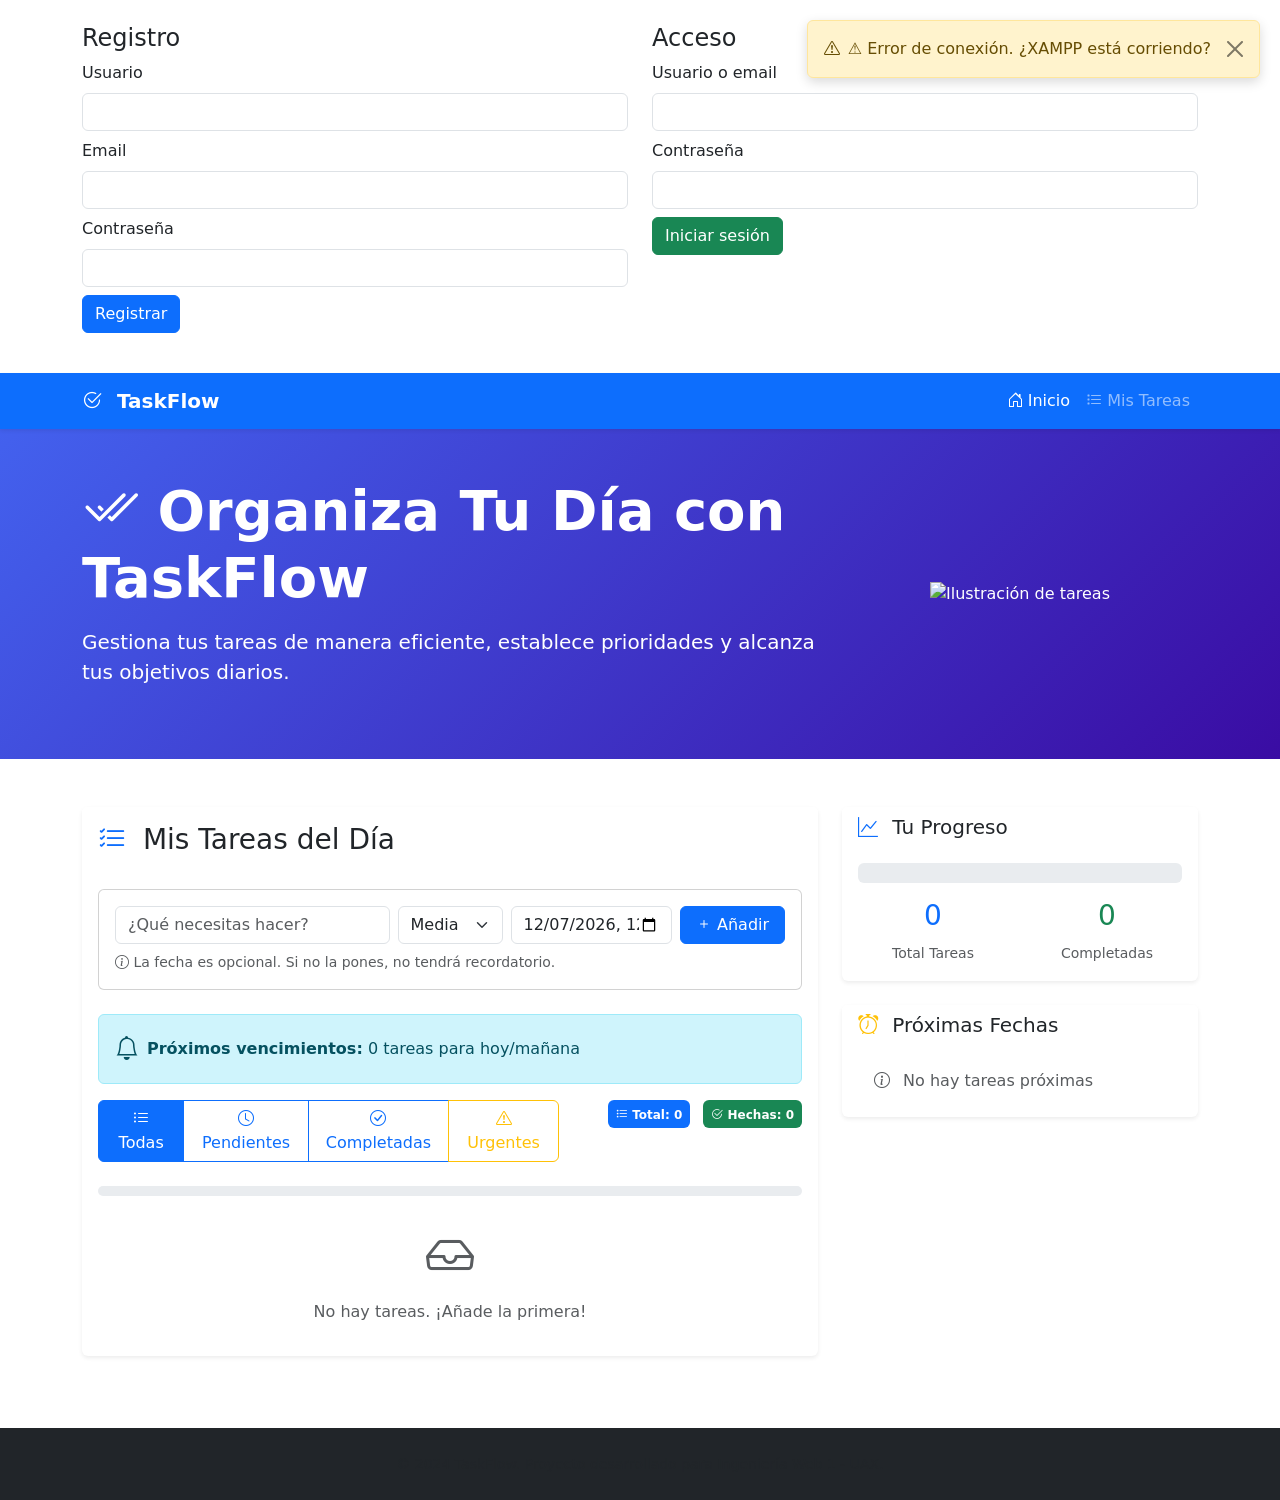
==== commit ca877ab7: "formularios inicio y registro usuarios" ====
--- a/index.html
+++ b/index.html
@@ -40,6 +40,58 @@
     </style>
 </head>
 <body>
+    <!-- Autenticación: registro / login -->
+<section id="authSection" class="container py-4">
+  <div class="row">
+    <div class="col-md-6">
+      <h4>Registro</h4>
+      <form id="registerForm" class="mb-3">
+        <div class="mb-2">
+          <label for="reg_username" class="form-label">Usuario</label>
+          <input id="reg_username" name="username" class="form-control" required minlength="3" />
+        </div>
+        <div class="mb-2">
+          <label for="reg_email" class="form-label">Email</label>
+          <input id="reg_email" name="email" type="email" class="form-control" required />
+        </div>
+        <div class="mb-2">
+          <label for="reg_password" class="form-label">Contraseña</label>
+          <input id="reg_password" name="password" type="password" class="form-control" required minlength="6" />
+        </div>
+        <button class="btn btn-primary" type="submit">Registrar</button>
+      </form>
+    </div>
+
+    <div class="col-md-6">
+      <h4>Acceso</h4>
+      <form id="loginForm" class="mb-3">
+        <div class="mb-2">
+          <label for="login_identifier" class="form-label">Usuario o email</label>
+          <input id="login_identifier" name="identifier" class="form-control" required />
+        </div>
+        <div class="mb-2">
+          <label for="login_password" class="form-label">Contraseña</label>
+          <input id="login_password" name="password" type="password" class="form-control" required />
+        </div>
+        <button class="btn btn-success" type="submit">Iniciar sesión</button>
+      </form>
+    </div>
+  </div>
+</section>
+
+<!-- App: se oculta si no está autenticado -->
+<section id="appSection" style="display:none;">
+  <div class="container py-3 d-flex justify-content-between align-items-center">
+    <div>
+      <strong>Bienvenido, <span id="whoami"></span></strong>
+    </div>
+    <div>
+      <button id="logoutBtn" class="btn btn-outline-secondary">Cerrar sesión</button>
+    </div>
+  </div>
+
+  <!-- Aquí va el resto de tu app (formulario de tareas, lista, sidebar...) -->
+</section>
     <!-- Navegación -->
     <nav class="navbar navbar-expand-lg navbar-dark bg-primary shadow-sm sticky-top">
         <div class="container">
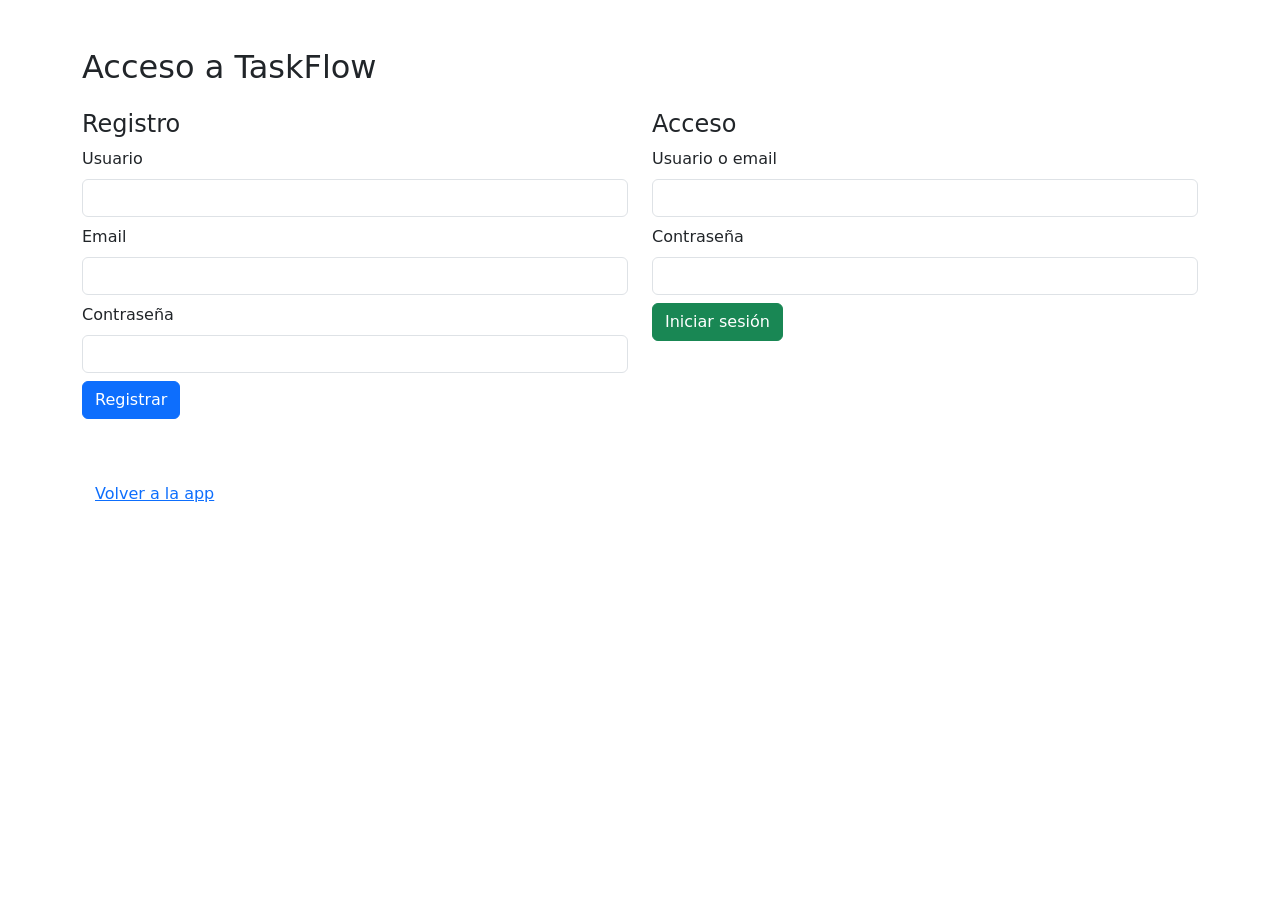
==== commit a7eddc0f: "solución de errores autenticación formularios" ====
--- a/index.html
+++ b/index.html
@@ -1,342 +1,129 @@
-<!DOCTYPE html>
+<!doctype html>
 <html lang="es">
 <head>
-    <meta charset="UTF-8">
-    <meta name="viewport" content="width=device-width, initial-scale=1.0">
-    <title>TaskFlow - Gestor de Tareas Inteligente</title>
-    
-    <!-- Bootstrap 5 CSS -->
-    <link href="https://cdn.jsdelivr.net/npm/bootstrap@5.3.0/dist/css/bootstrap.min.css" rel="stylesheet">
-    
-    <!-- Bootstrap Icons -->
-    <link rel="stylesheet" href="https://cdn.jsdelivr.net/npm/bootstrap-icons@1.10.0/font/bootstrap-icons.css">
-    
-    <!-- CSS Personalizado -->
-    <link rel="stylesheet" href="style.css">
-    
-    <!-- Favicon -->
-    <link rel="icon" type="image/x-icon" href="https://img.icons8.com/color/96/000000/task.png">
-    
-    <style>
-        /* Estilos temporales para que funcione */
-        .task-completed {
-            text-decoration: line-through;
-            color: #6c757d !important;
-            opacity: 0.7;
-        }
-        
-        .animate-float {
-            animation: float 3s ease-in-out infinite;
-        }
-        
-        @keyframes float {
-            0%, 100% { transform: translateY(0px); }
-            50% { transform: translateY(-15px); }
-        }
-        
-        .bg-gradient-primary {
-            background: linear-gradient(135deg, #4361ee 0%, #3a0ca3 100%) !important;
-        }
-    </style>
+  <meta charset="utf-8" />
+  <meta name="viewport" content="width=device-width,initial-scale=1" />
+  <title>TaskFlow</title>
+  <link href="https://cdn.jsdelivr.net/npm/bootstrap@5.3.0/dist/css/bootstrap.min.css" rel="stylesheet">
+  <link href="style.css" rel="stylesheet">
+  <link href="https://cdn.jsdelivr.net/npm/bootstrap-icons@1.10.5/font/bootstrap-icons.css" rel="stylesheet">
+  <style>
+    /* Mantengo algunos estilos inline que estabas usando */
+    .bg-gradient-primary {
+      background: linear-gradient(135deg, #4361ee 0%, #3a0ca3 100%) !important;
+    }
+  </style>
 </head>
 <body>
-    <!-- Autenticación: registro / login -->
-<section id="authSection" class="container py-4">
-  <div class="row">
-    <div class="col-md-6">
-      <h4>Registro</h4>
-      <form id="registerForm" class="mb-3">
-        <div class="mb-2">
-          <label for="reg_username" class="form-label">Usuario</label>
-          <input id="reg_username" name="username" class="form-control" required minlength="3" />
+  <!-- Navegación -->
+  <nav class="navbar navbar-expand-lg navbar-dark bg-primary shadow-sm sticky-top">
+    <div class="container">
+      <a class="navbar-brand fw-bold" href="#">
+        <i class="bi bi-check2-circle me-2"></i> TaskFlow
+      </a>
+      <button class="navbar-toggler" type="button" data-bs-toggle="collapse" data-bs-target="#navbarNav">
+        <span class="navbar-toggler-icon"></span>
+      </button>
+      <div class="collapse navbar-collapse" id="navbarNav">
+        <ul class="navbar-nav ms-auto">
+          <li class="nav-item"><a class="nav-link active" href="#"><i class="bi bi-house-door"></i> Inicio</a></li>
+          <li class="nav-item"><a class="nav-link" href="#"><i class="bi bi-list-task"></i> Mis Tareas</a></li>
+          <li class="nav-item"><a class="nav-link" href="auth.html"><i class="bi bi-person"></i> Iniciar sesión</a></li>
+        </ul>
+      </div>
+    </div>
+  </nav>
+
+  <!-- Header/Hero Section -->
+  <header class="bg-gradient-primary text-white py-5 mb-5">
+    <div class="container">
+      <div class="row align-items-center">
+        <div class="col-lg-8">
+          <h1 class="display-4 fw-bold mb-3">
+            <i class="bi bi-check2-all"></i> Organiza Tu Día con TaskFlow
+          </h1>
+          <p class="lead">Una pequeña app para gestionar tus tareas con filtros, prioridades y persistencia.</p>
         </div>
-        <div class="mb-2">
-          <label for="reg_email" class="form-label">Email</label>
-          <input id="reg_email" name="email" type="email" class="form-control" required />
-        </div>
-        <div class="mb-2">
-          <label for="reg_password" class="form-label">Contraseña</label>
-          <input id="reg_password" name="password" type="password" class="form-control" required minlength="6" />
-        </div>
-        <button class="btn btn-primary" type="submit">Registrar</button>
-      </form>
+      </div>
+    </div>
+  </header>
+
+  <!-- App: se oculta si no está autenticado -->
+  <section id="appSection" style="display:none;">
+    <div class="container py-3 d-flex justify-content-between align-items-center">
+      <div>
+        <strong>Bienvenido, <span id="whoami"></span></strong>
+      </div>
+      <div>
+        <button id="logoutBtn" class="btn btn-outline-secondary">Cerrar sesión</button>
+      </div>
     </div>
 
-    <div class="col-md-6">
-      <h4>Acceso</h4>
-      <form id="loginForm" class="mb-3">
-        <div class="mb-2">
-          <label for="login_identifier" class="form-label">Usuario o email</label>
-          <input id="login_identifier" name="identifier" class="form-control" required />
+    <div class="container mb-4">
+      <!-- Formulario para añadir tareas -->
+      <form id="taskForm" class="row g-2 align-items-center mb-3">
+        <div class="col-md-6">
+          <input id="taskInput" class="form-control" placeholder="Nueva tarea..." required />
         </div>
-        <div class="mb-2">
-          <label for="login_password" class="form-label">Contraseña</label>
-          <input id="login_password" name="password" type="password" class="form-control" required />
+        <div class="col-md-2">
+          <select id="prioritySelect" class="form-select">
+            <option value="baja">Baja</option>
+            <option value="media" selected>Media</option>
+            <option value="alta">Alta</option>
+            <option value="urgente">Urgente</option>
+          </select>
         </div>
-        <button class="btn btn-success" type="submit">Iniciar sesión</button>
+        <div class="col-md-3">
+          <input id="taskDueDate" type="datetime-local" class="form-control" />
+        </div>
+        <div class="col-md-1">
+          <button class="btn btn-primary w-100" type="submit">Añadir</button>
+        </div>
       </form>
+
+      <!-- Filtros simples -->
+      <div class="mb-3">
+        <div class="btn-group" role="group" id="filterGroup">
+          <button class="btn btn-outline-secondary active" data-filter="all">Todas</button>
+          <button class="btn btn-outline-secondary" data-filter="pending">Pendientes</button>
+          <button class="btn btn-outline-secondary" data-filter="completed">Completadas</button>
+          <button class="btn btn-outline-secondary" data-filter="urgent">Urgentes</button>
+        </div>
+      </div>
+
+      <!-- Lista de tareas -->
+      <div id="tasksList" class="list-group"></div>
     </div>
-  </div>
-</section>
+  </section>
 
-<!-- App: se oculta si no está autenticado -->
-<section id="appSection" style="display:none;">
-  <div class="container py-3 d-flex justify-content-between align-items-center">
-    <div>
-      <strong>Bienvenido, <span id="whoami"></span></strong>
+  <!-- Footer -->
+  <footer class="bg-dark text-white py-4 mt-5">
+    <div class="container">
+      <div class="text-center text-muted">
+        <small>© 2024 TaskFlow. Proyecto desarrollado para Ingeniería Web 1 - UAX.</small>
+      </div>
     </div>
-    <div>
-      <button id="logoutBtn" class="btn btn-outline-secondary">Cerrar sesión</button>
-    </div>
-  </div>
+  </footer>
 
-  <!-- Aquí va el resto de tu app (formulario de tareas, lista, sidebar...) -->
-</section>
-    <!-- Navegación -->
-    <nav class="navbar navbar-expand-lg navbar-dark bg-primary shadow-sm sticky-top">
-        <div class="container">
-            <a class="navbar-brand fw-bold" href="#">
-                <i class="bi bi-check2-circle me-2"></i>
-                TaskFlow
-            </a>
-            <button class="navbar-toggler" type="button" data-bs-toggle="collapse" data-bs-target="#navbarNav">
-                <span class="navbar-toggler-icon"></span>
-            </button>
-            <div class="collapse navbar-collapse" id="navbarNav">
-                <ul class="navbar-nav ms-auto">
-                    <li class="nav-item">
-                        <a class="nav-link active" href="#"><i class="bi bi-house-door"></i> Inicio</a>
-                    </li>
-                    <li class="nav-item">
-                        <a class="nav-link" href="#"><i class="bi bi-list-task"></i> Mis Tareas</a>
-                    </li>
-                </ul>
-            </div>
-        </div>
-    </nav>
+  <!-- Scripts -->
+  <script src="script.js"></script>
+  <script src="https://cdn.jsdelivr.net/npm/bootstrap@5.3.0/dist/js/bootstrap.bundle.min.js"></script>
 
-    <!-- Header/Hero Section -->
-    <header class="bg-gradient-primary text-white py-5 mb-5">
-        <div class="container">
-            <div class="row align-items-center">
-                <div class="col-lg-8">
-                    <h1 class="display-4 fw-bold mb-3">
-                        <i class="bi bi-check2-all"></i> Organiza Tu Día con TaskFlow
-                    </h1>
-                    <p class="lead mb-4">
-                        Gestiona tus tareas de manera eficiente, establece prioridades y alcanza tus objetivos diarios.
-                    </p>
-                </div>
-                <div class="col-lg-4 text-center">
-                    <img src="https://img.icons8.com/color/300/000000/task.png" 
-                         alt="Ilustración de tareas" 
-                         class="img-fluid animate-float">
-                </div>
-            </div>
-        </div>
-    </header>
-
-    <!-- Contenido Principal -->
-    <main class="container">
-        <div class="row">
-            <!-- Panel de Tareas -->
-            <div class="col-lg-8">
-                <div class="card shadow-sm border-0 mb-4">
-                    <div class="card-header bg-white border-0 py-3">
-                        <h3 class="card-title mb-0">
-                            <i class="bi bi-list-check text-primary me-2"></i>
-                            Mis Tareas del Día
-                        </h3>
-                    </div>
-                    <div class="card-body">
-                        <!-- FORMULARIO CORREGIDO (SOLO UNO) -->
-                        <div class="card mb-4">
-                            <div class="card-body">
-                                <form id="taskForm">
-                                    <div class="row g-2">
-                                        <div class="col-md-5">
-                                            <input type="text" 
-                                                   class="form-control" 
-                                                   id="taskInput" 
-                                                   placeholder="¿Qué necesitas hacer?"
-                                                   required>
-                                        </div>
-                                        <div class="col-md-2">
-                                            <select class="form-select" id="prioritySelect">
-                                                <option value="baja">Baja</option>
-                                                <option value="media" selected>Media</option>
-                                                <option value="alta">Alta</option>
-                                                <option value="urgente">Urgente</option>
-                                            </select>
-                                        </div>
-                                        <div class="col-md-3">
-                                            <input type="datetime-local" 
-                                                   class="form-control" 
-                                                   id="taskDueDate">
-                                        </div>
-                                        <div class="col-md-2">
-                                            <button type="submit" class="btn btn-primary w-100">
-                                                <i class="bi bi-plus"></i> Añadir
-                                            </button>
-                                        </div>
-                                    </div>
-                                    <small class="text-muted mt-2 d-block">
-                                        <i class="bi bi-info-circle"></i> La fecha es opcional. Si no la pones, no tendrá recordatorio.
-                                    </small>
-                                </form>
-                            </div>
-                        </div>
-
-                        <!-- Alertas de próximas tareas -->
-                        <div class="alert alert-info d-flex align-items-center mb-3" id="upcomingAlert" style="display: none;">
-                            <i class="bi bi-bell me-2" style="font-size: 1.5rem;"></i>
-                            <div>
-                                <strong>Próximos vencimientos:</strong>
-                                <span id="upcomingCount">0</span> tareas para hoy/mañana
-                            </div>
-                        </div>
-
-                        <!-- Filtros -->
-                        <div class="row mb-4">
-                            <div class="col-md-8">
-                                <div class="btn-group" role="group">
-                                    <button type="button" class="btn btn-outline-primary filter-btn active" data-filter="all">
-                                        <i class="bi bi-list-ul"></i> Todas
-                                    </button>
-                                    <button type="button" class="btn btn-outline-primary filter-btn" data-filter="pending">
-                                        <i class="bi bi-clock"></i> Pendientes
-                                    </button>
-                                    <button type="button" class="btn btn-outline-primary filter-btn" data-filter="completed">
-                                        <i class="bi bi-check-circle"></i> Completadas
-                                    </button>
-                                    <button type="button" class="btn btn-outline-warning filter-btn" data-filter="urgent">
-                                        <i class="bi bi-exclamation-triangle"></i> Urgentes
-                                    </button>
-                                </div>
-                            </div>
-                            <div class="col-md-4 text-end">
-                                <div class="stats-box">
-                                    <span class="badge bg-primary p-2 me-2">
-                                        <i class="bi bi-list-task"></i> Total: <span id="totalTasks" class="fw-bold">0</span>
-                                    </span>
-                                    <span class="badge bg-success p-2">
-                                        <i class="bi bi-check2-circle"></i> Hechas: <span id="completedTasks" class="fw-bold">0</span>
-                                    </span>
-                                </div>
-                            </div>
-                        </div>
-
-                        <!-- Barra de progreso -->
-                        <div class="progress mb-3" style="height: 10px;">
-                            <div class="progress-bar bg-success" 
-                                 role="progressbar" 
-                                 style="width: 0%" 
-                                 id="progressBar"
-                                 aria-valuenow="0" 
-                                 aria-valuemin="0" 
-                                 aria-valuemax="100">
-                            </div>
-                        </div>
-
-                        <!-- Mensaje cuando no hay tareas -->
-                        <div id="emptyMessage" class="text-center text-muted mt-4" style="display: block;">
-                            <i class="bi bi-inbox" style="font-size: 3rem;"></i>
-                            <p class="mt-2">No hay tareas. ¡Añade la primera!</p>
-                        </div>
-
-                        <!-- Lista de Tareas (INICIALMENTE VACÍA) -->
-                        <div class="list-group" id="taskList">
-                            <!-- Las tareas se añadirán aquí dinámicamente -->
-                        </div>
-                    </div>
-                </div>
-            </div>
-
-            <!-- Sidebar con Estadísticas -->
-            <div class="col-lg-4">
-                <!-- Card de Estadísticas -->
-                <div class="card shadow-sm border-0 mb-4">
-                    <div class="card-header bg-white border-0">
-                        <h5 class="card-title mb-0">
-                            <i class="bi bi-graph-up text-primary me-2"></i>
-                            Tu Progreso
-                        </h5>
-                    </div>
-                    <div class="card-body">
-                        <div class="progress mb-3" style="height: 20px;">
-                            <div class="progress-bar bg-success" role="progressbar" style="width: 0%" id="mainProgressBar">
-                                0%
-                            </div>
-                        </div>
-                        <div class="row text-center">
-                            <div class="col-6">
-                                <h3 class="text-primary" id="sidebarTotalTasks">0</h3>
-                                <small class="text-muted">Total Tareas</small>
-                            </div>
-                            <div class="col-6">
-                                <h3 class="text-success" id="sidebarCompletedTasks">0</h3>
-                                <small class="text-muted">Completadas</small>
-                            </div>
-                        </div>
-                    </div>
-                </div>
-
-                <!-- Card de Próximas Tareas -->
-                <div class="card shadow-sm border-0 mb-4">
-                    <div class="card-header bg-white border-0">
-                        <h5 class="card-title mb-0">
-                            <i class="bi bi-alarm text-warning me-2"></i>
-                            Próximas Fechas
-                        </h5>
-                    </div>
-                    <div class="card-body">
-                        <ul class="list-group list-group-flush" id="upcomingTasksList">
-                            <li class="list-group-item border-0 text-muted">
-                                <i class="bi bi-info-circle me-2"></i>
-                                No hay tareas próximas
-                            </li>
-                        </ul>
-                    </div>
-                </div>
-            </div>
-        </div>
-    </main>
-
-    <!-- Footer -->
-    <footer class="bg-dark text-white py-4 mt-5">
-        <div class="container">
-            <div class="text-center text-muted">
-                <small>© 2024 TaskFlow. Proyecto desarrollado para Ingeniería Web 1 - UAX.</small>
-            </div>
-        </div>
-    </footer>
-
-    <!-- Bootstrap JS Bundle con Popper -->
-    <script src="https://cdn.jsdelivr.net/npm/bootstrap@5.3.0/dist/js/bootstrap.bundle.min.js"></script>
-    
-    <!-- JavaScript Personalizado -->
-    <script src="script.js"></script>
-    
-    <!-- Script de inicialización -->
-    <script>
-        // Configurar fecha mínima en el input de fecha
-        document.addEventListener('DOMContentLoaded', function() {
-            const dueDateInput = document.getElementById('taskDueDate');
-            if (dueDateInput) {
-                const now = new Date();
-                const formattedDate = now.toISOString().slice(0, 16);
-                dueDateInput.min = formattedDate;
-                
-                // Establecer mañana a las 12:00 como valor por defecto
-                const tomorrow = new Date(now);
-                tomorrow.setDate(tomorrow.getDate() + 1);
-                tomorrow.setHours(12, 0, 0, 0);
-                dueDateInput.value = tomorrow.toISOString().slice(0, 16);
-            }
-            
-            console.log('✅ TaskFlow cargado correctamente');
-            console.log('📝 Escribe una tarea y presiona "Añadir" para probar');
-        });
-    </script>
+  <!-- Inicialización extra (fecha mínima en input de fecha) -->
+  <script>
+    document.addEventListener('DOMContentLoaded', function() {
+      const dueDateInput = document.getElementById('taskDueDate');
+      if (dueDateInput) {
+        const now = new Date();
+        const formattedDate = now.toISOString().slice(0, 16);
+        dueDateInput.min = formattedDate;
+        // por defecto: mañana medio día
+        const tomorrow = new Date();
+        tomorrow.setDate(tomorrow.getDate() + 1);
+        tomorrow.setHours(12,0,0,0);
+        dueDateInput.value = tomorrow.toISOString().slice(0,16);
+      }
+    });
+  </script>
 </body>
 </html>
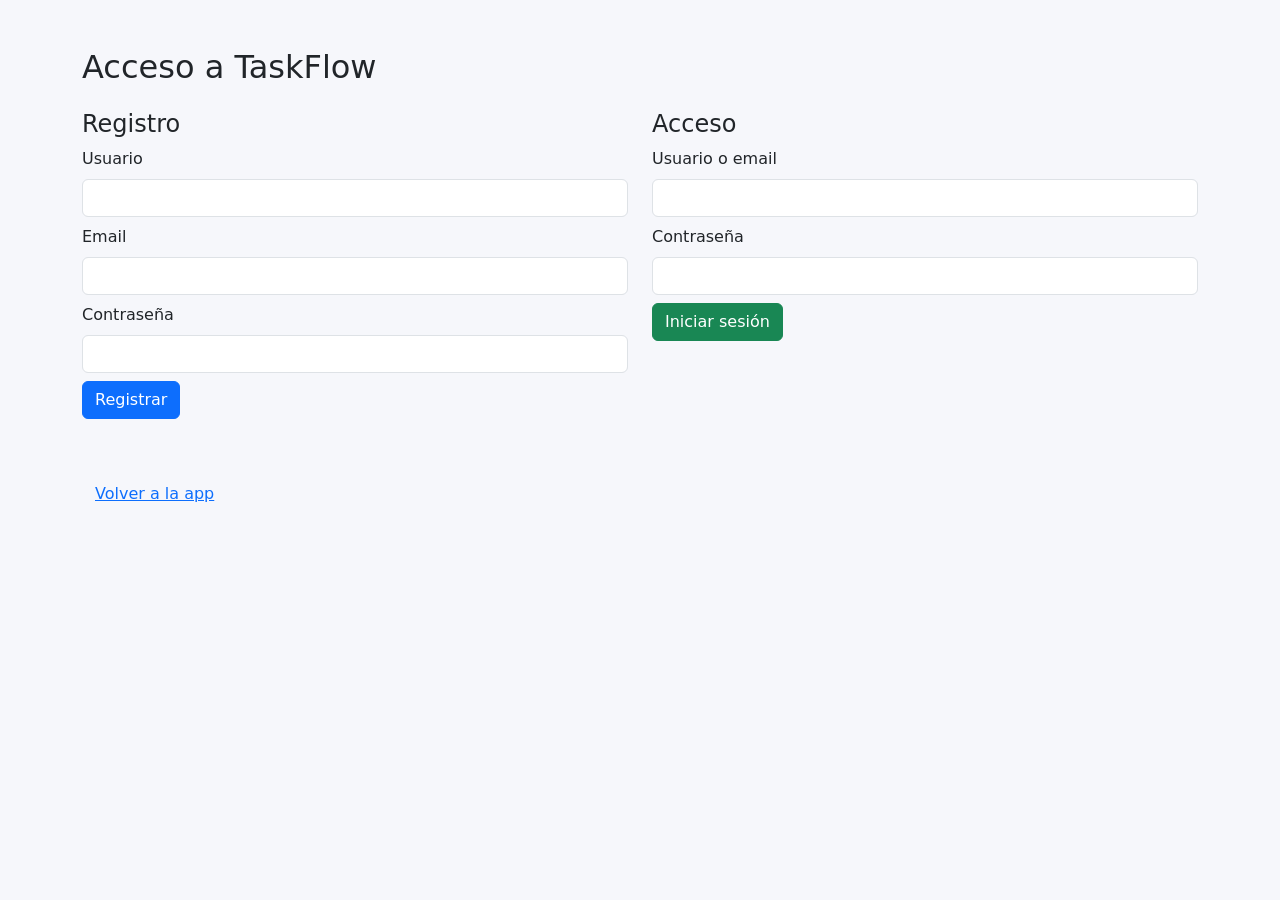
==== commit a3162003: "implementación calendario, arreglo estilos" ====
--- a/index.html
+++ b/index.html
@@ -1,129 +1,231 @@
-<!doctype html>
-<html lang="es">
-<head>
-  <meta charset="utf-8" />
-  <meta name="viewport" content="width=device-width,initial-scale=1" />
-  <title>TaskFlow</title>
-  <link href="https://cdn.jsdelivr.net/npm/bootstrap@5.3.0/dist/css/bootstrap.min.css" rel="stylesheet">
-  <link href="style.css" rel="stylesheet">
-  <link href="https://cdn.jsdelivr.net/npm/bootstrap-icons@1.10.5/font/bootstrap-icons.css" rel="stylesheet">
-  <style>
-    /* Mantengo algunos estilos inline que estabas usando */
-    .bg-gradient-primary {
-      background: linear-gradient(135deg, #4361ee 0%, #3a0ca3 100%) !important;
-    }
-  </style>
-</head>
-<body>
-  <!-- Navegación -->
-  <nav class="navbar navbar-expand-lg navbar-dark bg-primary shadow-sm sticky-top">
-    <div class="container">
-      <a class="navbar-brand fw-bold" href="#">
-        <i class="bi bi-check2-circle me-2"></i> TaskFlow
-      </a>
-      <button class="navbar-toggler" type="button" data-bs-toggle="collapse" data-bs-target="#navbarNav">
-        <span class="navbar-toggler-icon"></span>
-      </button>
-      <div class="collapse navbar-collapse" id="navbarNav">
-        <ul class="navbar-nav ms-auto">
-          <li class="nav-item"><a class="nav-link active" href="#"><i class="bi bi-house-door"></i> Inicio</a></li>
-          <li class="nav-item"><a class="nav-link" href="#"><i class="bi bi-list-task"></i> Mis Tareas</a></li>
-          <li class="nav-item"><a class="nav-link" href="auth.html"><i class="bi bi-person"></i> Iniciar sesión</a></li>
-        </ul>
-      </div>
-    </div>
-  </nav>
-
-  <!-- Header/Hero Section -->
-  <header class="bg-gradient-primary text-white py-5 mb-5">
-    <div class="container">
-      <div class="row align-items-center">
-        <div class="col-lg-8">
-          <h1 class="display-4 fw-bold mb-3">
-            <i class="bi bi-check2-all"></i> Organiza Tu Día con TaskFlow
-          </h1>
-          <p class="lead">Una pequeña app para gestionar tus tareas con filtros, prioridades y persistencia.</p>
-        </div>
-      </div>
-    </div>
-  </header>
-
-  <!-- App: se oculta si no está autenticado -->
-  <section id="appSection" style="display:none;">
-    <div class="container py-3 d-flex justify-content-between align-items-center">
-      <div>
-        <strong>Bienvenido, <span id="whoami"></span></strong>
-      </div>
-      <div>
-        <button id="logoutBtn" class="btn btn-outline-secondary">Cerrar sesión</button>
-      </div>
-    </div>
-
-    <div class="container mb-4">
-      <!-- Formulario para añadir tareas -->
-      <form id="taskForm" class="row g-2 align-items-center mb-3">
-        <div class="col-md-6">
-          <input id="taskInput" class="form-control" placeholder="Nueva tarea..." required />
-        </div>
-        <div class="col-md-2">
-          <select id="prioritySelect" class="form-select">
-            <option value="baja">Baja</option>
-            <option value="media" selected>Media</option>
-            <option value="alta">Alta</option>
-            <option value="urgente">Urgente</option>
-          </select>
-        </div>
-        <div class="col-md-3">
-          <input id="taskDueDate" type="datetime-local" class="form-control" />
-        </div>
-        <div class="col-md-1">
-          <button class="btn btn-primary w-100" type="submit">Añadir</button>
-        </div>
-      </form>
-
-      <!-- Filtros simples -->
-      <div class="mb-3">
-        <div class="btn-group" role="group" id="filterGroup">
-          <button class="btn btn-outline-secondary active" data-filter="all">Todas</button>
-          <button class="btn btn-outline-secondary" data-filter="pending">Pendientes</button>
-          <button class="btn btn-outline-secondary" data-filter="completed">Completadas</button>
-          <button class="btn btn-outline-secondary" data-filter="urgent">Urgentes</button>
-        </div>
-      </div>
-
-      <!-- Lista de tareas -->
-      <div id="tasksList" class="list-group"></div>
-    </div>
-  </section>
-
-  <!-- Footer -->
-  <footer class="bg-dark text-white py-4 mt-5">
-    <div class="container">
-      <div class="text-center text-muted">
-        <small>© 2024 TaskFlow. Proyecto desarrollado para Ingeniería Web 1 - UAX.</small>
-      </div>
-    </div>
-  </footer>
-
-  <!-- Scripts -->
-  <script src="script.js"></script>
-  <script src="https://cdn.jsdelivr.net/npm/bootstrap@5.3.0/dist/js/bootstrap.bundle.min.js"></script>
-
-  <!-- Inicialización extra (fecha mínima en input de fecha) -->
-  <script>
-    document.addEventListener('DOMContentLoaded', function() {
-      const dueDateInput = document.getElementById('taskDueDate');
-      if (dueDateInput) {
-        const now = new Date();
-        const formattedDate = now.toISOString().slice(0, 16);
-        dueDateInput.min = formattedDate;
-        // por defecto: mañana medio día
-        const tomorrow = new Date();
-        tomorrow.setDate(tomorrow.getDate() + 1);
-        tomorrow.setHours(12,0,0,0);
-        dueDateInput.value = tomorrow.toISOString().slice(0,16);
-      }
-    });
-  </script>
-</body>
-</html>+<!doctype html>
+<html lang="es">
+<head>
+  <meta charset="utf-8" />
+  <meta name="viewport" content="width=device-width,initial-scale=1" />
+  <title>TaskFlow</title>
+  <link href="https://cdn.jsdelivr.net/npm/bootstrap@5.3.0/dist/css/bootstrap.min.css" rel="stylesheet">
+  <link href="style.css" rel="stylesheet">
+  <link href="https://cdn.jsdelivr.net/npm/bootstrap-icons@1.10.5/font/bootstrap-icons.css" rel="stylesheet">
+  <style>
+    /* Mantengo algunos estilos inline que estabas usando */
+    .bg-gradient-primary {
+      background: linear-gradient(135deg, #4361ee 0%, #3a0ca3 100%) !important;
+    }
+  </style>
+</head>
+<body>
+  <!-- Navegación -->
+  <nav class="navbar navbar-expand-lg navbar-dark navbar-taskflow shadow-sm sticky-top">
+    <div class="container">
+      <a class="navbar-brand fw-bold" href="index.html">
+        <i class="bi bi-check2-circle me-2"></i> TaskFlow
+      </a>
+
+      <button class="navbar-toggler" type="button" data-bs-toggle="collapse" data-bs-target="#navbarNav">
+        <span class="navbar-toggler-icon"></span>
+      </button>
+
+      <div class="collapse navbar-collapse" id="navbarNav">
+        <ul class="navbar-nav me-auto">
+          <li class="nav-item"><a class="nav-link active" href="index.html"><i class="bi bi-house-door"></i> Inicio</a></li>
+          <li class="nav-item"><a class="nav-link" href="#tareas"><i class="bi bi-list-task"></i> Mis tareas</a></li>
+        </ul>
+
+        <div class="d-flex align-items-center gap-2 ms-auto">
+          <span class="text-white-50 small d-none d-lg-inline">Hola, <span id="whoami"></span></span>
+
+          <a id="btnLogin" class="btn btn-outline-light btn-sm d-none" href="auth.html">
+            <i class="bi bi-person"></i> Iniciar sesión
+          </a>
+
+          <button id="logoutBtn" class="btn btn-warning btn-sm d-none">
+            <i class="bi bi-box-arrow-right"></i> Cerrar sesión
+          </button>
+        </div>
+      </div>
+    </div>
+  </nav>
+
+  <main>
+
+<!-- Header/Hero Section -->
+  <header class="bg-gradient-primary text-white py-5 mb-5">
+    <div class="container">
+      <div class="row align-items-center">
+        <div class="col-lg-8">
+          <h1 class="display-4 fw-bold mb-3">
+            <i class="bi bi-check2-all"></i> Organiza Tu Día con TaskFlow
+          </h1>
+          <p class="lead">Una pequeña app para gestionar tus tareas con filtros, prioridades y persistencia.</p>
+        </div>
+      </div>
+    </div>
+  </header>
+
+  <!-- App: se oculta si no está autenticado -->
+  <section id="appSection" style="display:none;">
+    <div class="container mt-3">
+      <div id="alerts"></div>
+    </div>
+
+    <div class="container mb-4">
+      <div class="row g-4">
+        <!-- Columna izquierda: formulario + filtros + lista -->
+        <div class="col-12 col-lg-7" id="tareas">
+          <!-- Formulario para añadir tareas -->
+          <form id="taskForm" class="mb-3">
+            <div class="row g-2 align-items-end">
+              <div class="col-12 col-lg-5">
+                <label class="form-label mb-1" for="taskInput">Nueva tarea</label>
+                <input id="taskInput" class="form-control" placeholder="Nueva tarea..." required />
+              </div>
+
+              <div class="col-6 col-lg-2">
+                <label class="form-label mb-1" for="prioritySelect">Prioridad</label>
+                <select id="prioritySelect" class="form-select">
+                  <option value="baja">Baja</option>
+                  <option value="media" selected>Media</option>
+                  <option value="alta">Alta</option>
+                  <option value="urgente">Urgente</option>
+                </select>
+              </div>
+
+              <div class="col-6 col-lg-3">
+                <label class="form-label mb-1" for="taskDueDate">Día y hora</label>
+                <input id="taskDueDate" type="datetime-local" class="form-control" />
+              </div>
+
+              <div class="col-12 col-lg-2 d-grid">
+                <button class="btn btn-primary" type="submit">Añadir</button>
+              </div>
+            </div>
+          </form>
+
+          <!-- Filtros -->
+          <div class="mb-3">
+            <div class="btn-group" role="group" id="filterGroup">
+              <button class="btn btn-outline-primary active" data-filter="all">Todas</button>
+              <button class="btn btn-outline-secondary" data-filter="pending">Pendientes</button>
+              <button class="btn btn-outline-success" data-filter="completed">Completadas</button>
+              <button class="btn btn-outline-danger" data-filter="urgent">Urgentes</button>
+            </div>
+          </div>
+
+          <!-- Lista de tareas -->
+          <div id="tasksList" class="list-group"></div>
+
+          <!-- Próximas tareas (ordenadas cronológicamente) -->
+          <div class="card mt-3" id="upcomingCard">
+            <div class="card-body">
+              <div class="d-flex align-items-center justify-content-between mb-2">
+                <div class="fw-semibold">Próximas tareas</div>
+                <small class="text-muted">Pendientes con fecha</small>
+              </div>
+              <div id="upcomingList" class="list-group list-group-flush"></div>
+            </div>
+          </div>
+        </div>
+
+        <!-- Columna derecha: calendario -->
+        <div class="col-12 col-lg-5">
+          <div class="card calendar-card">
+            <div class="card-body">
+              <div class="d-flex align-items-center justify-content-between mb-2">
+                <button id="calPrev" class="btn btn-sm btn-outline-secondary" type="button" aria-label="Mes anterior">
+                  <i class="bi bi-chevron-left"></i>
+                </button>
+
+                <div class="text-center">
+                  <div class="fw-semibold" id="calTitle">Calendario</div>
+                  <small class="text-muted">Haz clic en un día para filtrar · + para añadir</small>
+                </div>
+
+                <button id="calNext" class="btn btn-sm btn-outline-secondary" type="button" aria-label="Mes siguiente">
+                  <i class="bi bi-chevron-right"></i>
+                </button>
+              </div>
+
+              <div class="calendar-grid" id="calendarGrid" aria-label="Calendario de tareas"></div>
+            </div>
+          </div>
+        </div>
+      </div>
+    </div>
+  </section>
+
+  <!-- Footer -->
+    </main>
+
+<footer class="bg-dark text-white py-4 mt-5 w-100">
+    <div class="container">
+      <div class="text-center text-muted">
+        <small>© 2024 TaskFlow. Proyecto desarrollado para Ingeniería Web 1 - UAX.</small>
+      </div>
+    </div>
+  </footer>
+
+  <!-- Modal: añadir tarea desde calendario -->
+  <div class="modal fade" id="calendarAddModal" tabindex="-1" aria-hidden="true">
+    <div class="modal-dialog">
+      <div class="modal-content">
+        <div class="modal-header">
+          <h5 class="modal-title">Añadir tarea</h5>
+          <button type="button" class="btn-close" data-bs-dismiss="modal" aria-label="Close"></button>
+        </div>
+        <div class="modal-body">
+          <div class="mb-2">
+            <label class="form-label" for="calTaskDate">Fecha</label>
+            <input id="calTaskDate" class="form-control" type="text" readonly>
+          </div>
+          <div class="mb-2">
+            <label class="form-label" for="calTaskTitle">Título</label>
+            <input id="calTaskTitle" class="form-control" placeholder="Ej: estudiar..." maxlength="140">
+          </div>
+          <div class="row g-2">
+            <div class="col-6">
+              <label class="form-label" for="calTaskPriority">Prioridad</label>
+              <select id="calTaskPriority" class="form-select">
+                <option value="baja">Baja</option>
+                <option value="media" selected>Media</option>
+                <option value="alta">Alta</option>
+                <option value="urgente">Urgente</option>
+              </select>
+            </div>
+            <div class="col-6">
+              <label class="form-label" for="calTaskTime">Hora</label>
+              <input id="calTaskTime" class="form-control" type="time" value="12:00">
+            </div>
+          </div>
+          <small class="text-muted d-block mt-2">Se guardará con la fecha seleccionada.</small>
+        </div>
+        <div class="modal-footer">
+          <button type="button" class="btn btn-outline-secondary" data-bs-dismiss="modal">Cancelar</button>
+          <button id="calTaskSave" type="button" class="btn btn-primary">Guardar</button>
+        </div>
+      </div>
+    </div>
+  </div>
+
+  <!-- Scripts (bootstrap primero porque el calendario usa Modal) -->
+  <script src="https://cdn.jsdelivr.net/npm/bootstrap@5.3.0/dist/js/bootstrap.bundle.min.js"></script>
+  <script src="script.js"></script>
+
+  <!-- Inicialización extra (fecha mínima en input de fecha) -->
+  <script>
+    document.addEventListener('DOMContentLoaded', function() {
+      const dueDateInput = document.getElementById('taskDueDate');
+      if (dueDateInput) {
+        const now = new Date();
+        const formattedDate = now.toISOString().slice(0, 16);
+        dueDateInput.min = formattedDate;
+        // por defecto: mañana medio día
+        const tomorrow = new Date();
+        tomorrow.setDate(tomorrow.getDate() + 1);
+        tomorrow.setHours(12,0,0,0);
+        dueDateInput.value = tomorrow.toISOString().slice(0,16);
+      }
+    });
+  </script>
+</body>
+</html>
--- a/style.css
+++ b/style.css
@@ -1,162 +1,283 @@
-/* Añade esto a tu style.css */
-.task-item {
-    transition: all 0.3s ease;
-    border-left: 4px solid #dee2e6;
-}
-
-.task-item:hover {
-    transform: translateY(-2px);
-    box-shadow: 0 4px 8px rgba(0,0,0,0.1);
-}
-
-.task-item[data-priority="urgente"] {
-    border-left-color: #dc3545;
-    background-color: rgba(220, 53, 69, 0.05);
-}
-
-.task-item[data-priority="alta"] {
-    border-left-color: #fd7e14;
-    background-color: rgba(253, 126, 20, 0.05);
-}
-
-.task-item[data-priority="media"] {
-    border-left-color: #198754;
-    background-color: rgba(25, 135, 84, 0.05);
-}
-
-.task-item[data-priority="baja"] {
-    border-left-color: #6c757d;
-}
-
-.task-completed {
-    text-decoration: line-through;
-    color: #6c757d;
-    opacity: 0.7;
-}
-
-.priority-badge {
-    font-size: 0.75em;
-    padding: 0.25em 0.6em;
-}
-
-/* Modal personalizado */
-.modal-content {
-    border-radius: 10px;
-    border: none;
-    box-shadow: 0 10px 30px rgba(0,0,0,0.2);
-}
-
-/* Animaciones */
-@keyframes fadeIn {
-    from { opacity: 0; transform: translateY(-10px); }
-    to { opacity: 1; transform: translateY(0); }
-}
-
-@keyframes slideIn {
-    from { transform: translateX(100%); opacity: 0; }
-    to { transform: translateX(0); opacity: 1; }
-}
-
-.taskflow-alert {
-    animation: slideIn 0.3s ease-out;
-}
-
-/* Responsive */
-@media (max-width: 768px) {
-    .btn-group {
-        flex-wrap: wrap;
-    }
-    
-    .btn-group .btn {
-        margin-bottom: 5px;
-    }
-    
-    .stats-box {
-        margin-top: 10px;
-        text-align: left !important;
-    }
-}
-
-/* Añade esto a tu style.css */
-/* Estilos para tareas con fecha próxima */
-.task-due-soon {
-    border-left-color: #ffc107 !important;
-    background-color: rgba(255, 193, 7, 0.1) !important;
-}
-
-.task-overdue {
-    border-left-color: #dc3545 !important;
-    background-color: rgba(220, 53, 69, 0.1) !important;
-    animation: pulse 2s infinite;
-}
-
-@keyframes pulse {
-    0% { opacity: 1; }
-    50% { opacity: 0.8; }
-    100% { opacity: 1; }
-}
-
-/* Estilos para el badge de fecha */
-.date-badge {
-    font-size: 0.75em;
-    padding: 0.2em 0.5em;
-    border-radius: 4px;
-}
-
-.date-today {
-    background-color: #ffc107 !important;
-    color: #000 !important;
-}
-
-.date-tomorrow {
-    background-color: #0dcaf0 !important;
-    color: #000 !important;
-}
-
-.date-overdue {
-    background-color: #dc3545 !important;
-    color: white !important;
-}
-
-/* Calendario en miniatura */
-.mini-calendar {
-    width: 200px;
-    border: 1px solid #dee2e6;
-    border-radius: 8px;
-    overflow: hidden;
-}
-
-.mini-calendar-header {
-    background-color: #4361ee;
-    color: white;
-    padding: 8px;
-    text-align: center;
-    font-weight: bold;
-}
-
-.mini-calendar-body {
-    padding: 10px;
-    text-align: center;
-}
-
-.calendar-day {
-    display: inline-block;
-    width: 24px;
-    height: 24px;
-    line-height: 24px;
-    margin: 2px;
-    border-radius: 50%;
-    font-size: 0.8em;
-}
-
-.calendar-day.has-task {
-    background-color: #4361ee;
-    color: white;
-    cursor: pointer;
-}
-
-.calendar-day.today {
-    background-color: #ffc107;
-    color: #000;
-    font-weight: bold;
-}+/* Layout base: evita barras raras y mantiene el footer al fondo */
+html, body { height: 100%; }
+body {
+  min-height: 100vh;
+  display: flex;
+  flex-direction: column;
+  background: #f6f7fb;
+}
+main { flex: 1 0 auto; }
+footer { flex-shrink: 0; width: 100%; }
+
+/* Navbar: que encaje con el tema */
+.navbar-taskflow {
+  background: linear-gradient(135deg, #4361ee 0%, #3a0ca3 100%) !important;
+  border-bottom: 1px solid rgba(255,255,255,.12);
+}
+.navbar-taskflow .navbar-brand { letter-spacing: 0.2px; }
+.navbar-taskflow .nav-link { color: rgba(255,255,255,.85); }
+.navbar-taskflow .nav-link:hover { color: #fff; }
+.navbar-taskflow .nav-link.active { color: #fff; font-weight: 600; }
+
+.calendar-card { border: 0; border-radius: 14px; box-shadow: 0 10px 30px rgba(0,0,0,.06); }
+
+/* Calendario mensual */
+.calendar-grid {
+  display: grid;
+  grid-template-columns: repeat(7, 1fr);
+  gap: 8px;
+  user-select: none;
+}
+
+.cal-head {
+  text-align: center;
+  font-size: .8rem;
+  color: rgba(0,0,0,.55);
+  font-weight: 600;
+}
+
+.cal-cell {
+  position: relative;
+  min-height: 92px;
+  padding: 10px;
+  border: 1px solid rgba(0,0,0,.08);
+  border-radius: 12px;
+  background: rgba(255,255,255,.9);
+  overflow: hidden;
+}
+
+.cal-cell.is-muted {
+  opacity: .45;
+  background: rgba(255,255,255,.65);
+}
+
+.cal-cell.is-today {
+  outline: 2px solid rgba(67, 97, 238, .45);
+}
+
+.cal-daynum {
+  font-weight: 700;
+  font-size: .9rem;
+}
+
+.cal-add {
+  position: absolute;
+  top: 8px;
+  right: 8px;
+  width: 28px;
+  height: 28px;
+  border-radius: 999px;
+  border: 1px solid rgba(0,0,0,.12);
+  background: rgba(255,255,255,.92);
+  display: grid;
+  place-items: center;
+  opacity: 0;
+  transform: translateY(-2px);
+  transition: opacity .12s ease, transform .12s ease;
+}
+
+.cal-cell:hover .cal-add {
+  opacity: 1;
+  transform: translateY(0);
+}
+
+
+.cal-markers {
+  margin-top: 10px;
+  display: flex;
+  gap: 6px;
+  flex-wrap: wrap;
+  align-items: center;
+}
+
+.cal-marker {
+  width: 10px;
+  height: 10px;
+  border-radius: 999px;
+  border: 1px solid rgba(0,0,0,.10);
+}
+
+.cal-marker[data-priority="baja"] { background: #6c757d; }
+.cal-marker[data-priority="media"] { background: #198754; }
+.cal-marker[data-priority="alta"] { background: #fd7e14; }
+.cal-marker[data-priority="urgente"] { background: #dc3545; }
+
+.cal-count {
+  margin-left: auto;
+  font-size: .75rem;
+  color: rgba(0,0,0,.55);
+  font-weight: 600;
+}
+
+.cal-cell.is-selected {
+  outline: 2px solid rgba(58, 12, 163, .55);
+  background: rgba(58, 12, 163, .04);
+}
+
+.task-item {
+    transition: all 0.3s ease;
+    border-left: 4px solid #dee2e6;
+}
+
+.task-item:hover {
+    transform: translateY(-2px);
+    box-shadow: 0 4px 8px rgba(0,0,0,0.1);
+}
+
+.task-item[data-priority="urgente"] {
+    border-left-color: #dc3545;
+    background-color: rgba(220, 53, 69, 0.05);
+}
+
+.task-item[data-priority="alta"] {
+    border-left-color: #fd7e14;
+    background-color: rgba(253, 126, 20, 0.05);
+}
+
+.task-item[data-priority="media"] {
+    border-left-color: #198754;
+    background-color: rgba(25, 135, 84, 0.05);
+}
+
+.task-item[data-priority="baja"] {
+    border-left-color: #6c757d;
+}
+
+.task-completed {
+    text-decoration: line-through;
+    color: #6c757d;
+    opacity: 0.7;
+}
+
+.priority-badge {
+    font-size: 0.75em;
+    padding: 0.25em 0.6em;
+}
+
+/* Modal personalizado */
+.modal-content {
+    border-radius: 10px;
+    border: none;
+    box-shadow: 0 10px 30px rgba(0,0,0,0.2);
+}
+
+/* Animaciones */
+@keyframes fadeIn {
+    from { opacity: 0; transform: translateY(-10px); }
+    to { opacity: 1; transform: translateY(0); }
+}
+
+@keyframes slideIn {
+    from { transform: translateX(100%); opacity: 0; }
+    to { transform: translateX(0); opacity: 1; }
+}
+
+.taskflow-alert {
+    animation: slideIn 0.3s ease-out;
+}
+
+/* Responsive */
+@media (max-width: 768px) {
+    .btn-group {
+        flex-wrap: wrap;
+    }
+    
+    .btn-group .btn {
+        margin-bottom: 5px;
+    }
+    
+    .stats-box {
+        margin-top: 10px;
+        text-align: left !important;
+    }
+}
+
+/* Estilos para tareas con fecha próxima */
+.task-due-soon {
+    border-left-color: #ffc107 !important;
+    background-color: rgba(255, 193, 7, 0.1) !important;
+}
+
+.task-overdue {
+    border-left-color: #dc3545 !important;
+    background-color: rgba(220, 53, 69, 0.1) !important;
+    animation: pulse 2s infinite;
+}
+
+@keyframes pulse {
+    0% { opacity: 1; }
+    50% { opacity: 0.8; }
+    100% { opacity: 1; }
+}
+
+/* Estilos para el badge de fecha */
+.date-badge {
+    font-size: 0.75em;
+    padding: 0.2em 0.5em;
+    border-radius: 4px;
+}
+
+.date-today {
+    background-color: #ffc107 !important;
+    color: #000 !important;
+}
+
+.date-tomorrow {
+    background-color: #0dcaf0 !important;
+    color: #000 !important;
+}
+
+.date-overdue {
+    background-color: #dc3545 !important;
+    color: white !important;
+}
+
+/* Calendario en miniatura */
+.mini-calendar {
+    width: 200px;
+    border: 1px solid #dee2e6;
+    border-radius: 8px;
+    overflow: hidden;
+}
+
+.mini-calendar-header {
+    background-color: #4361ee;
+    color: white;
+    padding: 8px;
+    text-align: center;
+    font-weight: bold;
+}
+
+.mini-calendar-body {
+    padding: 10px;
+    text-align: center;
+}
+
+.calendar-day {
+    display: inline-block;
+    width: 24px;
+    height: 24px;
+    line-height: 24px;
+    margin: 2px;
+    border-radius: 50%;
+    font-size: 0.8em;
+}
+
+.calendar-day.has-task {
+    background-color: #4361ee;
+    color: white;
+    cursor: pointer;
+}
+
+.calendar-day.today {
+    background-color: #ffc107;
+    color: #000;
+    font-weight: bold;
+}
+
+
+
+/* Botones: hover más evidente */
+.btn { transition: transform .08s ease, box-shadow .08s ease; }
+.btn:hover { transform: translateY(-1px); }
+.btn:active { transform: translateY(0); }
